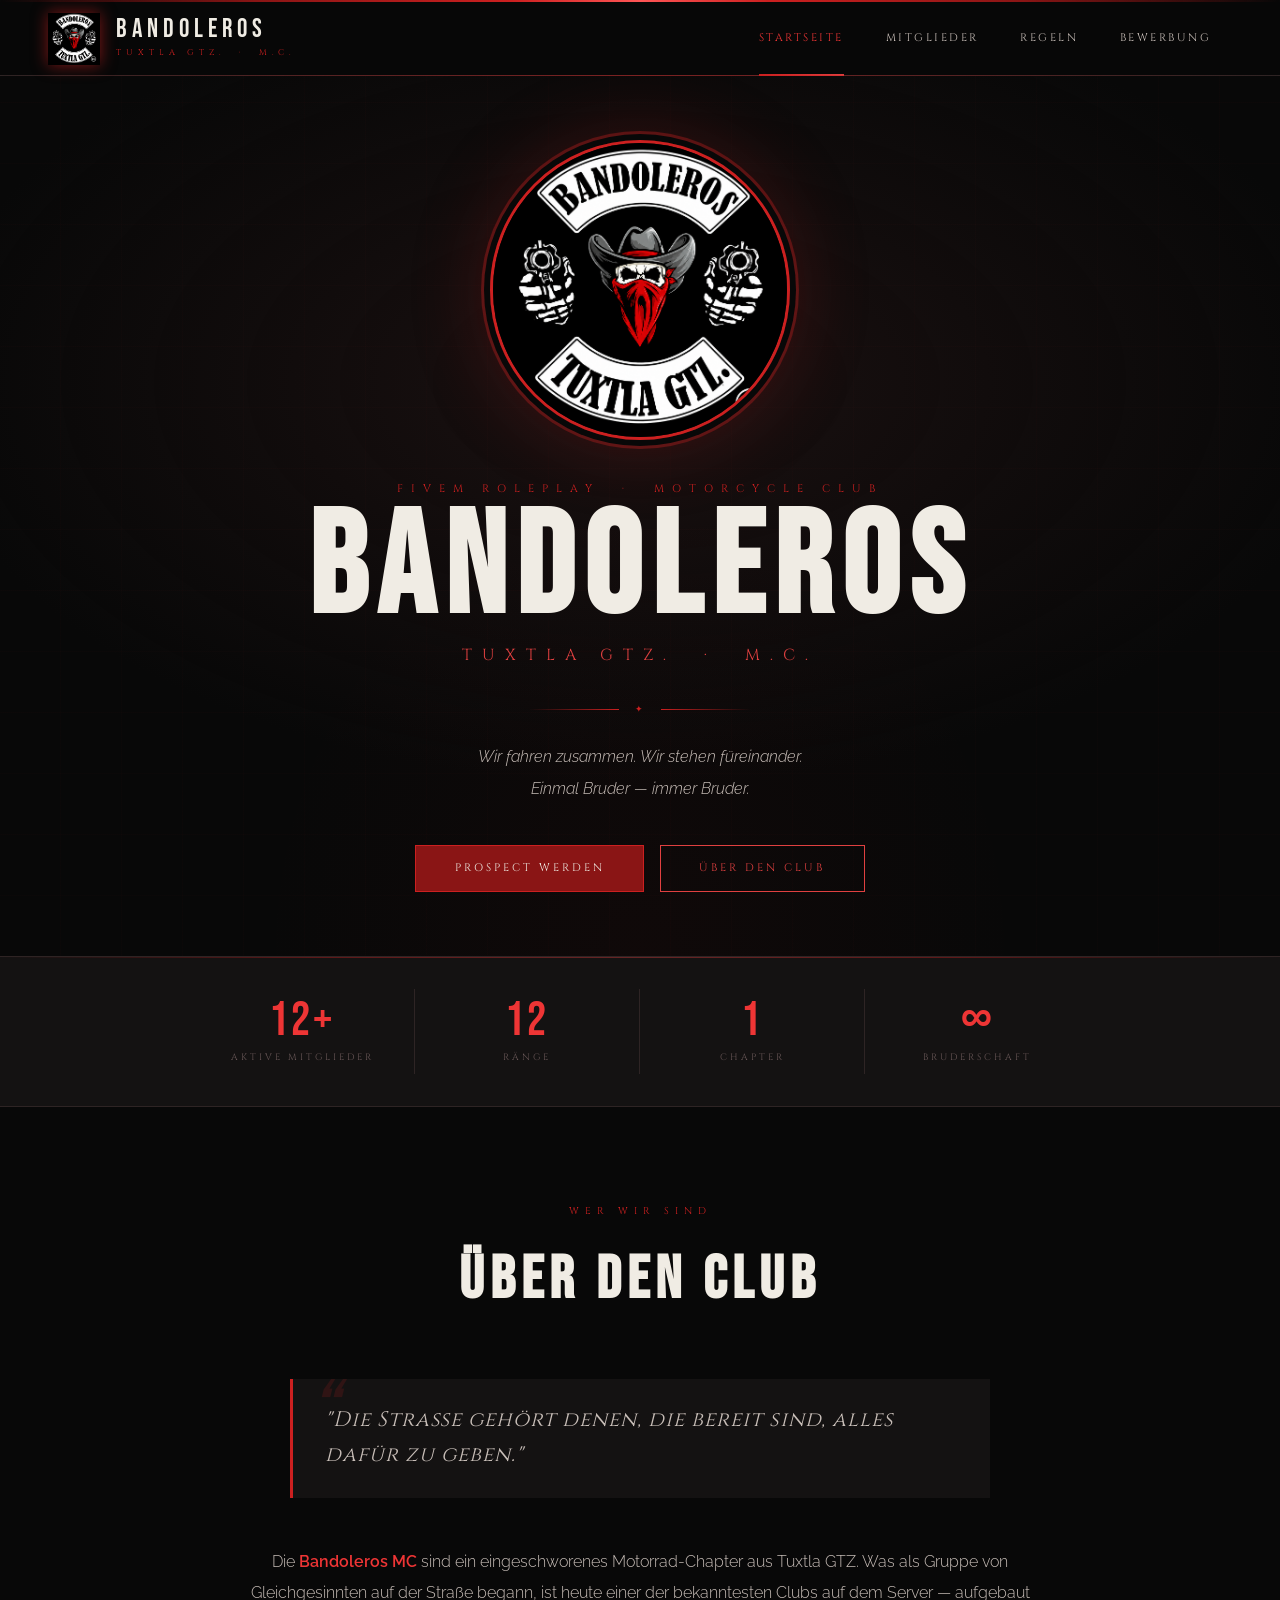
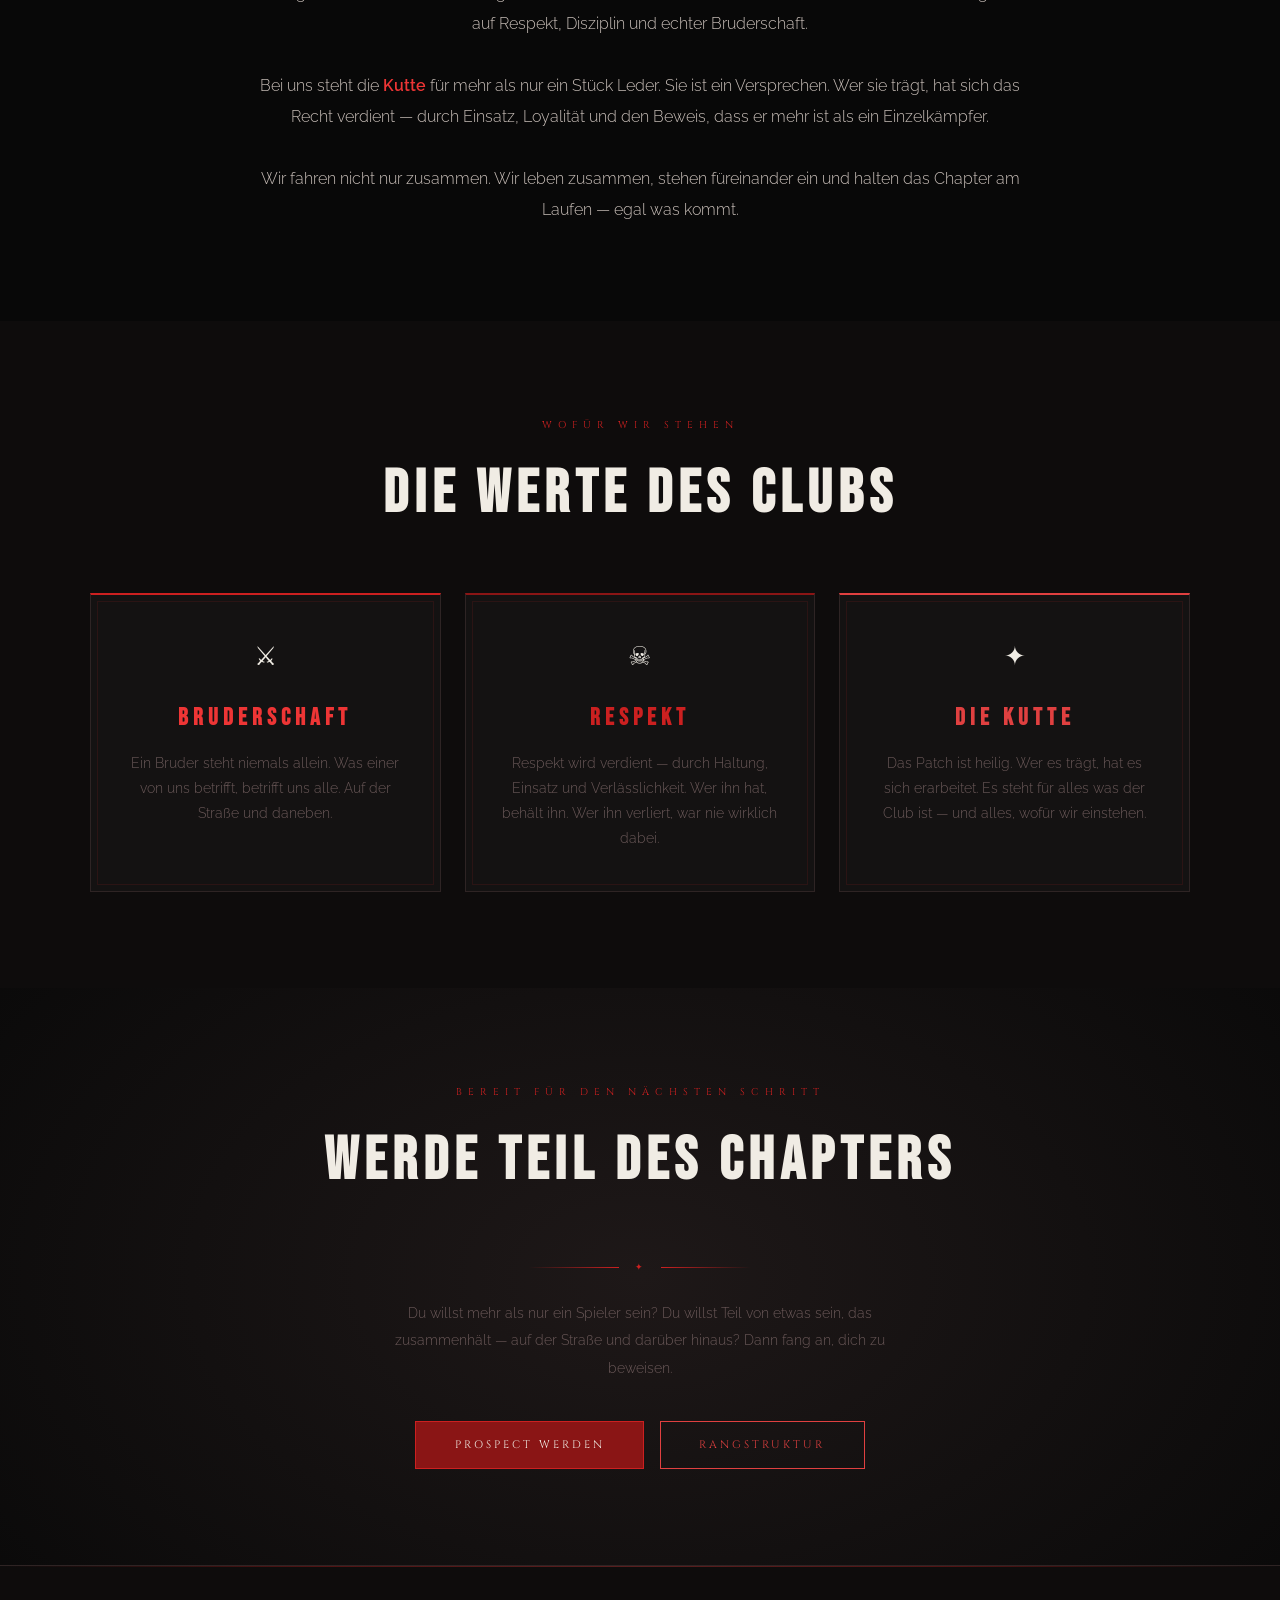
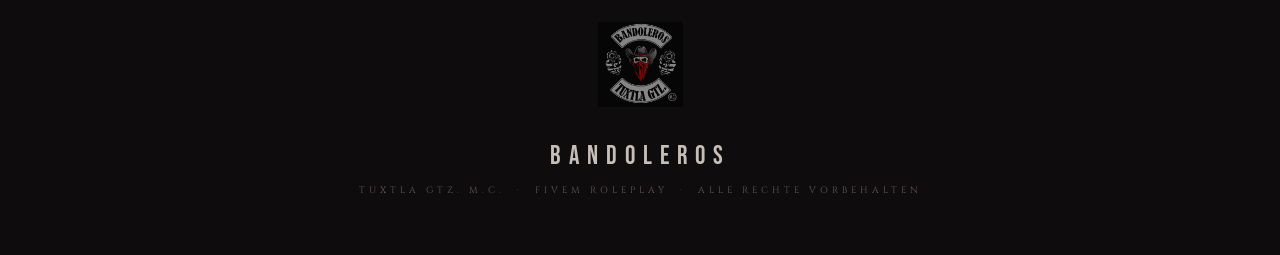
==== index.html @ 76f24959 "Add 12 ranks: Enforcer, Secretario, Veterano, Striker added" ====
<!DOCTYPE html>
<html lang="de">
<head>
  <meta charset="UTF-8">
  <meta name="viewport" content="width=device-width, initial-scale=1.0">
  <title>Bandoleros MC – Tuxtla GTZ.</title>
  <link rel="icon" href="img/logo.png">
  <link rel="stylesheet" href="css/style.css">
</head>
<body>

  <nav class="navbar">
    <a href="index.html" class="nav-brand">
      <img src="img/logo.png" alt="Bandoleros Logo">
      <div>
        <div class="nav-brand-name">Bandoleros</div>
        <span class="nav-brand-sub">Tuxtla GTZ. &nbsp;·&nbsp; M.C.</span>
      </div>
    </a>
    <button class="nav-toggle" id="navToggle" aria-label="Menü">
      <span></span><span></span><span></span>
    </button>
    <ul class="nav-links" id="navLinks">
      <li><a href="index.html" class="active">Startseite</a></li>
      <li><a href="mitglieder.html">Mitglieder</a></li>
      <li><a href="regeln.html">Regeln</a></li>
      <li><a href="bewerbung.html">Bewerbung</a></li>
    </ul>
  </nav>

  <!-- HERO -->
  <section class="hero">
    <div class="hero-bg-lines"></div>
    <div class="hero-inner">
      <div class="hero-patch">
        <img src="img/logo.png" alt="Bandoleros MC">
      </div>
      <p class="hero-chapter">FiveM Roleplay &nbsp;·&nbsp; Motorcycle Club</p>
      <h1 class="hero-title">Bandoleros</h1>
      <p class="hero-sub">Tuxtla GTZ. &nbsp;·&nbsp; M.C.</p>
      <div class="ornament">
        <div class="ol"></div>
        <span class="oi">✦</span>
        <div class="or"></div>
      </div>
      <p class="hero-tagline">
        Wir fahren zusammen. Wir stehen füreinander.<br>
        Einmal Bruder — immer Bruder.
      </p>
      <div class="btn-group">
        <a href="bewerbung.html" class="btn btn-red">Prospect werden</a>
        <a href="#ueber-uns" class="btn btn-outline">Über den Club</a>
      </div>
    </div>
  </section>

  <!-- STATS -->
  <div class="stats-bar">
    <div class="stats-grid">
      <div class="stat-item">
        <div class="stat-number">12+</div>
        <div class="stat-label">Aktive Mitglieder</div>
      </div>
      <div class="stat-item">
        <div class="stat-number">12</div>
        <div class="stat-label">Ränge</div>
      </div>
      <div class="stat-item">
        <div class="stat-number">1</div>
        <div class="stat-label">Chapter</div>
      </div>
      <div class="stat-item">
        <div class="stat-number">∞</div>
        <div class="stat-label">Bruderschaft</div>
      </div>
    </div>
  </div>

  <!-- ÜBER UNS -->
  <section class="section" id="ueber-uns">
    <div class="container">
      <p class="sec-eyebrow">Wer wir sind</p>
      <h2 class="sec-title">Über Den Club</h2>

      <blockquote class="faction-quote">
        "Die Straße gehört denen, die bereit sind, alles dafür zu geben."
      </blockquote>

      <div style="max-width:780px; margin:0 auto; text-align:center; color:var(--text-2); line-height:2; font-size:0.97rem;">
        <p>
          Die <strong style="color:var(--red-b); font-weight:600">Bandoleros MC</strong> sind ein eingeschworenes
          Motorrad-Chapter aus Tuxtla GTZ. Was als Gruppe von Gleichgesinnten auf der Straße begann,
          ist heute einer der bekanntesten Clubs auf dem Server — aufgebaut auf Respekt,
          Disziplin und echter Bruderschaft.
        </p>
        <br>
        <p>
          Bei uns steht die <strong style="color:var(--red-b); font-weight:600">Kutte</strong> für mehr als nur ein Stück Leder.
          Sie ist ein Versprechen. Wer sie trägt, hat sich das Recht verdient — durch Einsatz,
          Loyalität und den Beweis, dass er mehr ist als ein Einzelkämpfer.
        </p>
        <br>
        <p>
          Wir fahren nicht nur zusammen. Wir leben zusammen, stehen füreinander ein
          und halten das Chapter am Laufen — egal was kommt.
        </p>
      </div>
    </div>
  </section>

  <!-- WERTE -->
  <section class="section alt">
    <div class="container">
      <p class="sec-eyebrow">Wofür wir stehen</p>
      <h2 class="sec-title">Die Werte Des Clubs</h2>
      <div class="values-grid">
        <div class="value-card tr">
          <span class="value-icon">⚔</span>
          <h3>Bruderschaft</h3>
          <p>Ein Bruder steht niemals allein. Was einer von uns betrifft, betrifft uns alle. Auf der Straße und daneben.</p>
        </div>
        <div class="value-card trd">
          <span class="value-icon">☠</span>
          <h3>Respekt</h3>
          <p>Respekt wird verdient — durch Haltung, Einsatz und Verlässlichkeit. Wer ihn hat, behält ihn. Wer ihn verliert, war nie wirklich dabei.</p>
        </div>
        <div class="value-card tc">
          <span class="value-icon">✦</span>
          <h3>Die Kutte</h3>
          <p>Das Patch ist heilig. Wer es trägt, hat es sich erarbeitet. Es steht für alles was der Club ist — und alles, wofür wir einstehen.</p>
        </div>
      </div>
    </div>
  </section>

  <!-- CTA -->
  <section class="section" style="text-align:center; background:radial-gradient(ellipse 70% 100% at 50% 50%, var(--bg-3) 0%, var(--bg-0) 100%);">
    <div class="container">
      <p class="sec-eyebrow">Bereit für den nächsten Schritt</p>
      <h2 class="sec-title">Werde Teil Des Chapters</h2>
      <div class="ornament" style="margin-bottom:1.5rem">
        <div class="ol"></div>
        <span class="oi">✦</span>
        <div class="or"></div>
      </div>
      <p style="color:var(--text-m); max-width:500px; margin:0 auto 2.5rem; font-size:0.9rem; line-height:1.9;">
        Du willst mehr als nur ein Spieler sein? Du willst Teil von etwas sein,
        das zusammenhält — auf der Straße und darüber hinaus?
        Dann fang an, dich zu beweisen.
      </p>
      <div class="btn-group">
        <a href="bewerbung.html" class="btn btn-red">Prospect werden</a>
        <a href="mitglieder.html" class="btn btn-outline">Rangstruktur</a>
      </div>
    </div>
  </section>

  <footer>
    <div class="footer-logo"><img src="img/logo.png" alt="Bandoleros"></div>
    <p class="footer-name">Bandoleros</p>
    <p class="footer-sub">Tuxtla GTZ. M.C. &nbsp;·&nbsp; FiveM Roleplay &nbsp;·&nbsp; Alle Rechte vorbehalten</p>
  </footer>

  <script>
    const t = document.getElementById('navToggle');
    const l = document.getElementById('navLinks');
    t.addEventListener('click', () => l.classList.toggle('open'));
    l.querySelectorAll('a').forEach(a => a.addEventListener('click', () => l.classList.remove('open')));
  </script>
</body>
</html>
---- css/style.css ----
@import url('https://fonts.googleapis.com/css2?family=Bebas+Neue&family=Cinzel:wght@400;600;700;900&family=Cinzel+Decorative:wght@700&family=Raleway:ital,wght@0,300;0,400;0,600;1,300&display=swap');

:root {
  --bg-0: #080808;
  --bg-1: #0e0c0c;
  --bg-2: #141212;
  --bg-3: #1e1818;
  --bg-4: #261e1e;
  --red:    #cc2020;
  --red-b:  #ee3535;
  --red-dk: #8a1515;
  --red-d:  rgba(204,32,32,0.12);
  --chrome:   #e04040;
  --chrome-b: #ff5555;
  --text:   #f0ece4;
  --text-2: #c8beb8;
  --text-m: #6a5858;
  --border:   #1c1616;
  --border-m: #2e2424;
  --border-b: #443232;
}

*, *::before, *::after { margin: 0; padding: 0; box-sizing: border-box; }
html { scroll-behavior: smooth; }

body {
  background: var(--bg-0);
  color: var(--text);
  font-family: 'Raleway', sans-serif;
  font-weight: 300;
  line-height: 1.7;
}

body::before {
  content: '';
  position: fixed;
  top: 0; left: 0; right: 0;
  height: 2px;
  background: linear-gradient(90deg, transparent 0%, var(--red-dk) 20%, var(--red) 40%, var(--chrome-b) 50%, var(--red) 60%, var(--red-dk) 80%, transparent 100%);
  z-index: 9999;
}

/* ─── NAVBAR ─────────────────────────────────────── */
.navbar {
  position: fixed;
  top: 2px; left: 0; right: 0;
  height: 74px;
  background: rgba(8,8,8,0.97);
  border-bottom: 1px solid var(--border-m);
  backdrop-filter: blur(16px);
  z-index: 1000;
  display: flex;
  align-items: center;
  padding: 0 3rem;
}

.navbar::after {
  content: '';
  position: absolute;
  bottom: -1px; left: 0; right: 0;
  height: 1px;
  background: linear-gradient(90deg, transparent, var(--red), transparent);
  opacity: 0.5;
}

.nav-brand {
  display: flex;
  align-items: center;
  gap: 1rem;
  text-decoration: none;
  flex-shrink: 0;
}

.nav-brand img {
  height: 52px;
  width: 52px;
  object-fit: contain;
  filter: drop-shadow(0 0 8px rgba(204,32,32,0.6));
}

.nav-brand-name {
  font-family: 'Bebas Neue', sans-serif;
  font-size: 1.6rem;
  letter-spacing: 5px;
  color: var(--text);
  line-height: 1;
}

.nav-brand-sub {
  display: block;
  font-family: 'Cinzel', serif;
  font-size: 0.52rem;
  letter-spacing: 5px;
  color: var(--red);
  text-transform: uppercase;
  margin-top: 3px;
}

.nav-links {
  display: flex;
  list-style: none;
  margin-left: auto;
}

.nav-links a {
  display: flex;
  align-items: center;
  height: 74px;
  padding: 0 1.3rem;
  color: var(--text-2);
  text-decoration: none;
  font-family: 'Cinzel', serif;
  font-size: 0.68rem;
  letter-spacing: 2.5px;
  text-transform: uppercase;
  transition: color 0.25s;
  position: relative;
}

.nav-links a::after {
  content: '';
  position: absolute;
  bottom: 0; left: 1.3rem; right: 1.3rem;
  height: 2px;
  background: linear-gradient(90deg, var(--red), var(--chrome));
  transform: scaleX(0);
  transition: transform 0.25s;
}

.nav-links a:hover,
.nav-links a.active { color: var(--red-b); }

.nav-links a:hover::after,
.nav-links a.active::after { transform: scaleX(1); }

.nav-toggle {
  display: none;
  flex-direction: column;
  gap: 5px;
  cursor: pointer;
  margin-left: auto;
  background: none;
  border: none;
  padding: 4px;
}
.nav-toggle span { display: block; width: 26px; height: 2px; background: var(--text); }

/* ─── HERO ───────────────────────────────────────── */
.hero {
  min-height: 100vh;
  padding-top: 76px;
  display: flex;
  align-items: center;
  justify-content: center;
  text-align: center;
  position: relative;
  overflow: hidden;
  background: var(--bg-0);
}

.hero::before {
  content: '';
  position: absolute;
  inset: 0;
  background:
    radial-gradient(ellipse 80% 60% at 50% 40%, rgba(26,16,16,0.97) 0%, rgba(8,8,8,0) 70%),
    radial-gradient(ellipse 50% 80% at 50% 100%, rgba(204,32,32,0.04) 0%, transparent 60%);
  pointer-events: none;
}

.hero-bg-lines {
  position: absolute;
  inset: 0;
  background-image:
    repeating-linear-gradient(0deg, transparent, transparent 60px, rgba(204,32,32,0.015) 60px, rgba(204,32,32,0.015) 61px),
    repeating-linear-gradient(90deg, transparent, transparent 60px, rgba(204,32,32,0.015) 60px, rgba(204,32,32,0.015) 61px);
  pointer-events: none;
}

.hero-inner {
  position: relative;
  z-index: 1;
  padding: 4rem 2rem;
}

.hero-patch {
  width: 300px;
  height: 300px;
  border-radius: 50%;
  border: 3px solid var(--red);
  box-shadow:
    0 0 0 6px #080808,
    0 0 0 9px rgba(204,32,32,0.35),
    0 0 80px rgba(204,32,32,0.25);
  display: flex;
  align-items: center;
  justify-content: center;
  margin: 0 auto 2.5rem;
  overflow: hidden;
  animation: patchPulse 5s ease-in-out infinite alternate;
}

@keyframes patchPulse {
  from { box-shadow: 0 0 0 6px #080808, 0 0 0 9px rgba(204,32,32,0.22), 0 0 50px rgba(204,32,32,0.14); }
  to   { box-shadow: 0 0 0 6px #080808, 0 0 0 9px rgba(204,32,32,0.45), 0 0 110px rgba(204,32,32,0.32); }
}

.hero-patch img {
  width: 100%;
  height: 100%;
  object-fit: cover;
  animation: logoFloat 7s ease-in-out infinite;
}

@keyframes logoFloat {
  0%, 100% { transform: translateY(0); }
  50%       { transform: translateY(-8px); }
}

.hero-chapter {
  font-family: 'Cinzel', serif;
  font-size: 0.68rem;
  letter-spacing: 8px;
  color: var(--red);
  text-transform: uppercase;
  margin-bottom: 0.4rem;
}

.hero-title {
  font-family: 'Bebas Neue', sans-serif;
  font-size: clamp(4.5rem, 13vw, 9rem);
  letter-spacing: 10px;
  color: var(--text);
  line-height: 0.9;
  margin-bottom: 0.5rem;
}

.hero-sub {
  font-family: 'Cinzel', serif;
  font-size: clamp(0.75rem, 2vw, 1rem);
  letter-spacing: 10px;
  color: var(--chrome);
  text-transform: uppercase;
  margin-bottom: 2rem;
}

.ornament {
  display: flex;
  align-items: center;
  gap: 1rem;
  justify-content: center;
  margin: 1.5rem 0;
}
.ol { width: 90px; height: 1px; background: linear-gradient(to right, transparent, var(--red)); }
.or { width: 90px; height: 1px; background: linear-gradient(to left,  transparent, var(--red)); }
.oi { color: var(--red); font-size: 0.55rem; font-family: 'Cinzel',serif; letter-spacing: 2px; }

.hero-tagline {
  font-size: 1rem;
  color: var(--text-2);
  max-width: 520px;
  margin: 0 auto 2.5rem;
  line-height: 2;
  font-style: italic;
}

/* ─── BUTTONS ────────────────────────────────────── */
.btn-group { display: flex; gap: 1rem; justify-content: center; flex-wrap: wrap; }

.btn {
  padding: 0.85rem 2.4rem;
  font-family: 'Cinzel', serif;
  font-size: 0.68rem;
  letter-spacing: 3px;
  text-transform: uppercase;
  text-decoration: none;
  border: 1px solid;
  cursor: pointer;
  transition: all 0.25s;
  display: inline-block;
}

.btn-red  { border-color: var(--red); color: var(--text); background: var(--red-dk); }
.btn-red:hover { background: var(--red); border-color: var(--red-b); }

.btn-outline { border-color: var(--chrome); color: var(--chrome); background: transparent; }
.btn-outline:hover { background: var(--chrome); color: var(--bg-0); }

/* ─── STATS BAR ──────────────────────────────────── */
.stats-bar {
  background: var(--bg-2);
  border-top: 1px solid var(--border-m);
  border-bottom: 1px solid var(--border-m);
  padding: 2rem;
  position: relative;
}

.stats-bar::before {
  content: '';
  position: absolute;
  top: 0; left: 0; right: 0;
  height: 1px;
  background: linear-gradient(90deg, transparent, var(--red), var(--chrome), var(--red), transparent);
  opacity: 0.4;
}

.stats-grid {
  max-width: 900px;
  margin: 0 auto;
  display: grid;
  grid-template-columns: repeat(4, 1fr);
  text-align: center;
}

.stat-item { padding: 0.5rem 1rem; border-right: 1px solid var(--border-m); }
.stat-item:last-child { border-right: none; }

.stat-number {
  font-family: 'Bebas Neue', sans-serif;
  font-size: 3rem;
  color: var(--red-b);
  letter-spacing: 3px;
  line-height: 1;
}

.stat-label {
  font-family: 'Cinzel', serif;
  font-size: 0.58rem;
  letter-spacing: 3px;
  color: var(--text-m);
  text-transform: uppercase;
  margin-top: 0.3rem;
}

/* ─── PAGE HERO ──────────────────────────────────── */
.page-hero {
  padding: 8rem 2rem 4.5rem;
  text-align: center;
  background: linear-gradient(160deg, var(--bg-3) 0%, var(--bg-0) 100%);
  border-bottom: 1px solid var(--border-m);
  position: relative;
}

.page-hero::after {
  content: '';
  position: absolute;
  bottom: -1px; left: 0; right: 0;
  height: 1px;
  background: linear-gradient(90deg, transparent, var(--red), transparent);
  opacity: 0.5;
}

.page-hero h1 {
  font-family: 'Bebas Neue', sans-serif;
  font-size: clamp(3rem, 8vw, 5.5rem);
  letter-spacing: 8px;
  color: var(--text);
  line-height: 1;
  margin-bottom: 0.6rem;
}

.page-hero p {
  font-family: 'Cinzel', serif;
  font-size: 0.68rem;
  letter-spacing: 6px;
  color: var(--red);
  text-transform: uppercase;
}

/* ─── SECTIONS ───────────────────────────────────── */
.section { padding: 6rem 2rem; }
.section.alt { background: var(--bg-1); }

.container { max-width: 1100px; margin: 0 auto; }

.sec-eyebrow {
  text-align: center;
  font-family: 'Cinzel', serif;
  font-size: 0.62rem;
  letter-spacing: 6px;
  color: var(--red);
  text-transform: uppercase;
  margin-bottom: 0.5rem;
}

.sec-title {
  font-family: 'Bebas Neue', sans-serif;
  font-size: clamp(2.2rem, 5vw, 3.8rem);
  letter-spacing: 6px;
  color: var(--text);
  text-align: center;
  margin-bottom: 3rem;
}

/* ─── FACTION QUOTE ──────────────────────────────── */
.faction-quote {
  border-left: 3px solid var(--red);
  padding: 1.5rem 2rem;
  background: var(--bg-2);
  margin: 0 auto 3rem;
  max-width: 700px;
  font-family: 'Cinzel', serif;
  font-size: clamp(1rem, 2.5vw, 1.3rem);
  color: var(--text-2);
  font-style: italic;
  letter-spacing: 1px;
  line-height: 1.7;
  position: relative;
}

.faction-quote::before {
  content: '\201C';
  font-family: 'Bebas Neue', sans-serif;
  font-size: 5rem;
  color: var(--red);
  opacity: 0.15;
  position: absolute;
  top: -0.5rem;
  left: 1rem;
  line-height: 1;
}

/* ─── VALUE CARDS ────────────────────────────────── */
.values-grid {
  display: grid;
  grid-template-columns: repeat(auto-fit, minmax(280px, 1fr));
  gap: 1.5rem;
}

.value-card {
  background: var(--bg-2);
  padding: 2.5rem 2rem;
  text-align: center;
  position: relative;
  border: 1px solid var(--border-m);
  transition: transform 0.3s;
}

.value-card::after {
  content: '';
  position: absolute;
  inset: 6px;
  border: 1px solid var(--red-d);
  pointer-events: none;
  transition: border-color 0.3s;
}

.value-card:hover { transform: translateY(-5px); }
.value-card:hover::after { border-color: rgba(204,32,32,0.22); }

.value-card.tr  { border-top: 2px solid var(--red); }
.value-card.trd { border-top: 2px solid var(--red-dk); }
.value-card.tc  { border-top: 2px solid var(--chrome); }

.value-icon { font-size: 1.6rem; margin-bottom: 1.2rem; display: block; }

.value-card h3 {
  font-family: 'Bebas Neue', sans-serif;
  font-size: 1.5rem;
  letter-spacing: 5px;
  margin-bottom: 0.75rem;
}

.value-card.tr h3  { color: var(--red-b); }
.value-card.trd h3 { color: var(--red); }
.value-card.tc h3  { color: var(--chrome); }

.value-card p { color: var(--text-m); font-size: 0.87rem; line-height: 1.8; }

/* ─── RANK CARDS ─────────────────────────────────── */
.ranks-grid {
  display: grid;
  grid-template-columns: repeat(auto-fill, minmax(310px, 1fr));
  gap: 1.5rem;
}

.rank-card {
  background: var(--bg-2);
  border: 1px solid var(--border-m);
  padding: 2rem;
  position: relative;
  transition: transform 0.3s;
}

.rank-card::after {
  content: '';
  position: absolute;
  inset: 6px;
  border: 1px solid var(--red-d);
  pointer-events: none;
  transition: border-color 0.3s;
}

.rank-card:hover { transform: translateY(-4px); }
.rank-card:hover::after { border-color: rgba(204,32,32,0.2); }

.rank-card.tr  { border-top: 2px solid var(--red-b); }
.rank-card.trd { border-top: 2px solid var(--red-dk); }
.rank-card.tc  { border-top: 2px solid var(--chrome); }

.rank-num {
  position: absolute;
  top: 1.2rem; right: 1.8rem;
  font-family: 'Bebas Neue', sans-serif;
  font-size: 3.5rem;
  color: rgba(204,32,32,0.05);
  line-height: 1;
  pointer-events: none;
}

.rank-badge {
  display: inline-block;
  font-family: 'Cinzel', serif;
  font-size: 0.55rem;
  letter-spacing: 3px;
  padding: 0.18rem 0.65rem;
  border: 1px solid currentColor;
  text-transform: uppercase;
  margin-bottom: 0.8rem;
}

.badge-r  { color: var(--red-b); }
.badge-rd { color: var(--red); }
.badge-c  { color: var(--chrome); }

.rank-name {
  font-family: 'Bebas Neue', sans-serif;
  font-size: 1.7rem;
  letter-spacing: 4px;
  color: var(--text);
  margin-bottom: 0.2rem;
}

.rank-sub {
  font-family: 'Cinzel', serif;
  font-size: 0.6rem;
  letter-spacing: 4px;
  color: var(--text-m);
  text-transform: uppercase;
  margin-bottom: 1rem;
}

.rank-desc { font-size: 0.84rem; color: var(--text-m); line-height: 1.8; }

/* ─── RULE BLOCKS ────────────────────────────────── */
.rules-grid {
  display: grid;
  grid-template-columns: repeat(auto-fit, minmax(400px, 1fr));
  gap: 1.5rem;
}

.rule-block {
  background: var(--bg-2);
  border: 1px solid var(--border-m);
  border-top: 2px solid var(--red);
  padding: 2rem;
  position: relative;
}

.rule-block::after {
  content: '';
  position: absolute;
  inset: 6px;
  border: 1px solid var(--red-d);
  pointer-events: none;
}

.rule-block.dim { border-top-color: var(--red-dk); }

.rule-block-title {
  font-family: 'Bebas Neue', sans-serif;
  font-size: 1.15rem;
  letter-spacing: 5px;
  color: var(--red-b);
  margin-bottom: 1.5rem;
  padding-bottom: 0.75rem;
  border-bottom: 1px solid var(--border-m);
}

.rule-block.dim .rule-block-title { color: var(--red); }

.rule-list { list-style: none; display: flex; flex-direction: column; gap: 0.8rem; }

.rule-list li {
  display: flex;
  gap: 0.9rem;
  align-items: flex-start;
  font-size: 0.84rem;
  color: var(--text-2);
  line-height: 1.65;
}

.rule-list li::before {
  content: '//';
  color: var(--red);
  font-family: 'Cinzel', serif;
  font-size: 0.65rem;
  flex-shrink: 0;
  margin-top: 0.25rem;
  opacity: 0.6;
}

/* ─── CONSEQUENCE CARDS ──────────────────────────── */
.konseq-grid {
  display: grid;
  grid-template-columns: repeat(auto-fit, minmax(260px, 1fr));
  gap: 1.5rem;
}

.konseq-card {
  background: var(--bg-2);
  border: 1px solid var(--border-m);
  padding: 1.75rem;
  position: relative;
}

.konseq-card::after {
  content: '';
  position: absolute;
  inset: 5px;
  border: 1px solid var(--red-d);
  pointer-events: none;
}

.konseq-card h3 {
  font-family: 'Bebas Neue', sans-serif;
  font-size: 1.2rem;
  letter-spacing: 4px;
  margin-bottom: 0.75rem;
}

.konseq-card p { font-size: 0.83rem; color: var(--text-m); line-height: 1.75; }

/* ─── APPLY PAGE ─────────────────────────────────── */
.apply-grid {
  display: grid;
  grid-template-columns: 1fr 1.25fr;
  gap: 3rem;
  align-items: start;
}

.apply-block-title {
  font-family: 'Bebas Neue', sans-serif;
  font-size: 1.1rem;
  letter-spacing: 5px;
  color: var(--red-b);
  margin-bottom: 1.5rem;
  padding-bottom: 0.75rem;
  border-bottom: 1px solid var(--border-m);
}

.req-list { list-style: none; display: flex; flex-direction: column; gap: 0.9rem; margin-bottom: 2rem; }

.req-list li {
  display: flex;
  align-items: flex-start;
  gap: 0.9rem;
  font-size: 0.85rem;
  color: var(--text-2);
  line-height: 1.6;
}

.req-dot {
  width: 18px; height: 18px;
  border: 1px solid var(--red);
  display: flex; align-items: center; justify-content: center;
  flex-shrink: 0;
  color: var(--red);
  font-size: 0.55rem;
  margin-top: 0.15rem;
}

.apply-note {
  background: var(--bg-3);
  border-left: 2px solid var(--red);
  padding: 1rem 1.25rem;
  font-size: 0.82rem;
  color: var(--text-m);
  line-height: 1.75;
  margin-bottom: 2rem;
}

.step-list { list-style: none; display: flex; flex-direction: column; gap: 1rem; }
.step-list li { display: flex; gap: 1rem; align-items: flex-start; }

.step-num {
  width: 28px; height: 28px;
  border: 1px solid var(--red);
  display: flex; align-items: center; justify-content: center;
  flex-shrink: 0;
  font-family: 'Cinzel', serif;
  font-size: 0.7rem;
  color: var(--red);
}

.step-text h4 {
  font-family: 'Cinzel', serif;
  font-size: 0.76rem;
  letter-spacing: 1px;
  color: var(--text-2);
  margin-bottom: 0.1rem;
}
.step-text p { font-size: 0.78rem; color: var(--text-m); }

.form-box {
  background: var(--bg-2);
  border: 1px solid var(--border-m);
  border-top: 2px solid var(--red);
  padding: 2.5rem;
  position: relative;
}

.form-box::after {
  content: '';
  position: absolute;
  inset: 6px;
  border: 1px solid var(--red-d);
  pointer-events: none;
}

.form-box-title {
  font-family: 'Bebas Neue', sans-serif;
  font-size: 1.4rem;
  letter-spacing: 5px;
  color: var(--text);
  margin-bottom: 2rem;
  padding-bottom: 0.75rem;
  border-bottom: 1px solid var(--border-m);
}

.form-group { margin-bottom: 1.2rem; position: relative; z-index: 1; }

.form-group label {
  display: block;
  font-family: 'Cinzel', serif;
  font-size: 0.58rem;
  letter-spacing: 2.5px;
  color: var(--text-m);
  text-transform: uppercase;
  margin-bottom: 0.35rem;
}

.form-group input,
.form-group textarea,
.form-group select {
  width: 100%;
  background: var(--bg-3);
  border: 1px solid var(--border-m);
  color: var(--text);
  padding: 0.65rem 0.85rem;
  font-family: 'Raleway', sans-serif;
  font-size: 0.88rem;
  outline: none;
  transition: border-color 0.25s;
  appearance: none;
}

.form-group input:focus,
.form-group textarea:focus,
.form-group select:focus { border-color: var(--red); }

.form-group textarea { min-height: 100px; resize: vertical; }
.form-group select option { background: var(--bg-3); }
.form-row { display: grid; grid-template-columns: 1fr 1fr; gap: 1rem; }

/* ─── FOOTER ─────────────────────────────────────── */
footer {
  background: var(--bg-1);
  border-top: 1px solid var(--border-m);
  padding: 3.5rem 2rem;
  text-align: center;
  position: relative;
}

footer::before {
  content: '';
  position: absolute;
  top: 0; left: 0; right: 0;
  height: 1px;
  background: linear-gradient(90deg, transparent, var(--red), var(--chrome), var(--red), transparent);
  opacity: 0.35;
}

.footer-logo img { height: 85px; opacity: 0.5; margin-bottom: 1.25rem; }

.footer-name {
  font-family: 'Bebas Neue', sans-serif;
  font-size: 1.6rem;
  letter-spacing: 8px;
  color: var(--text-2);
  margin-bottom: 0.3rem;
}

.footer-sub {
  font-family: 'Cinzel', serif;
  font-size: 0.58rem;
  letter-spacing: 4px;
  color: var(--text-m);
  text-transform: uppercase;
}

/* ─── RESPONSIVE ─────────────────────────────────── */
@media (max-width: 768px) {
  .navbar { padding: 0 1.5rem; }

  .nav-links {
    display: none;
    position: fixed;
    top: 76px; left: 0; right: 0;
    background: rgba(8,8,8,0.98);
    border-bottom: 1px solid var(--border-m);
    flex-direction: column;
    padding: 0.5rem 0;
    z-index: 999;
  }
  .nav-links.open { display: flex; }
  .nav-links a { height: 52px; justify-content: center; }
  .nav-toggle { display: flex; }

  .stats-grid { grid-template-columns: 1fr 1fr; }
  .stat-item  { border-right: none; border-bottom: 1px solid var(--border-m); padding: 1rem; }
  .stat-item:last-child { border-bottom: none; }

  .apply-grid { grid-template-columns: 1fr; }
  .rules-grid { grid-template-columns: 1fr; }
  .form-row   { grid-template-columns: 1fr; }

  .section   { padding: 4rem 1.5rem; }
  .page-hero { padding: 6rem 1.5rem 3rem; }

  .hero-patch { width: 230px; height: 230px; }
}

@media (max-width: 480px) {
  .ranks-grid  { grid-template-columns: 1fr; }
  .values-grid { grid-template-columns: 1fr; }
  .konseq-grid { grid-template-columns: 1fr; }
}
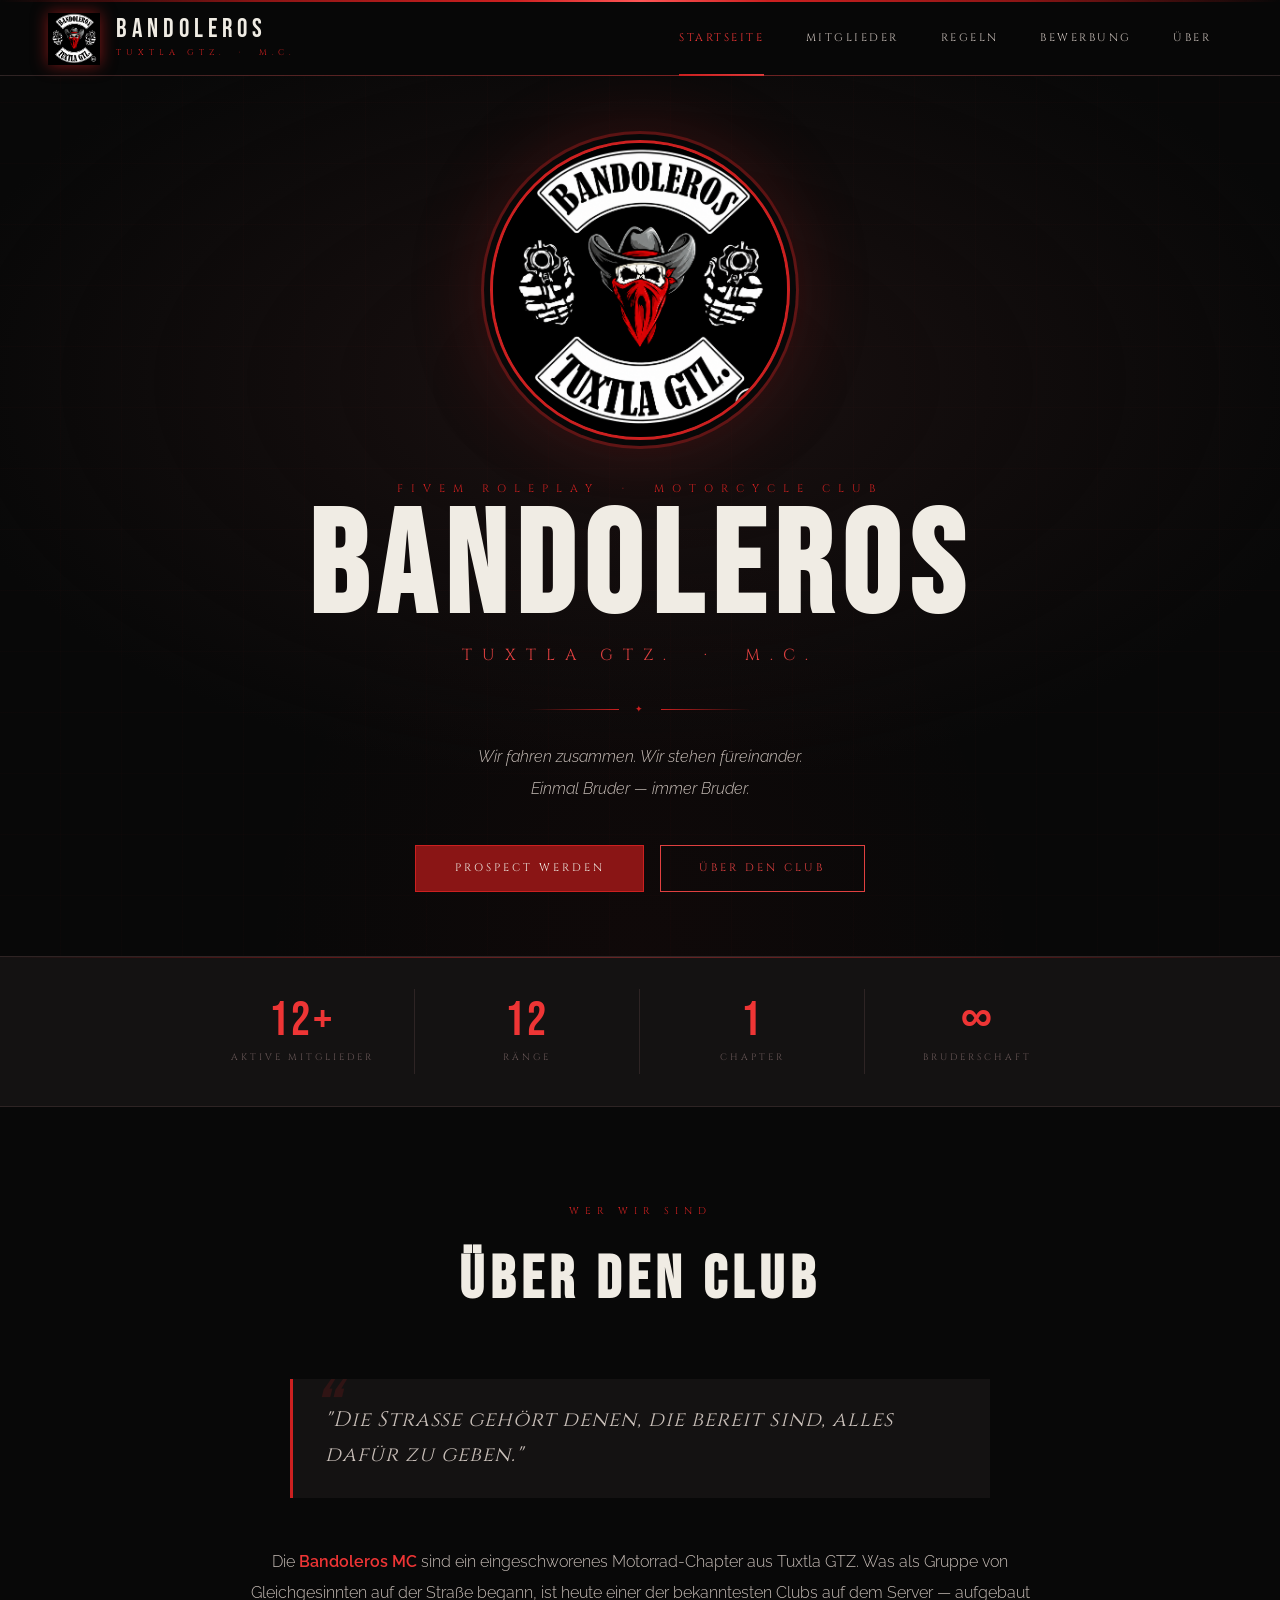
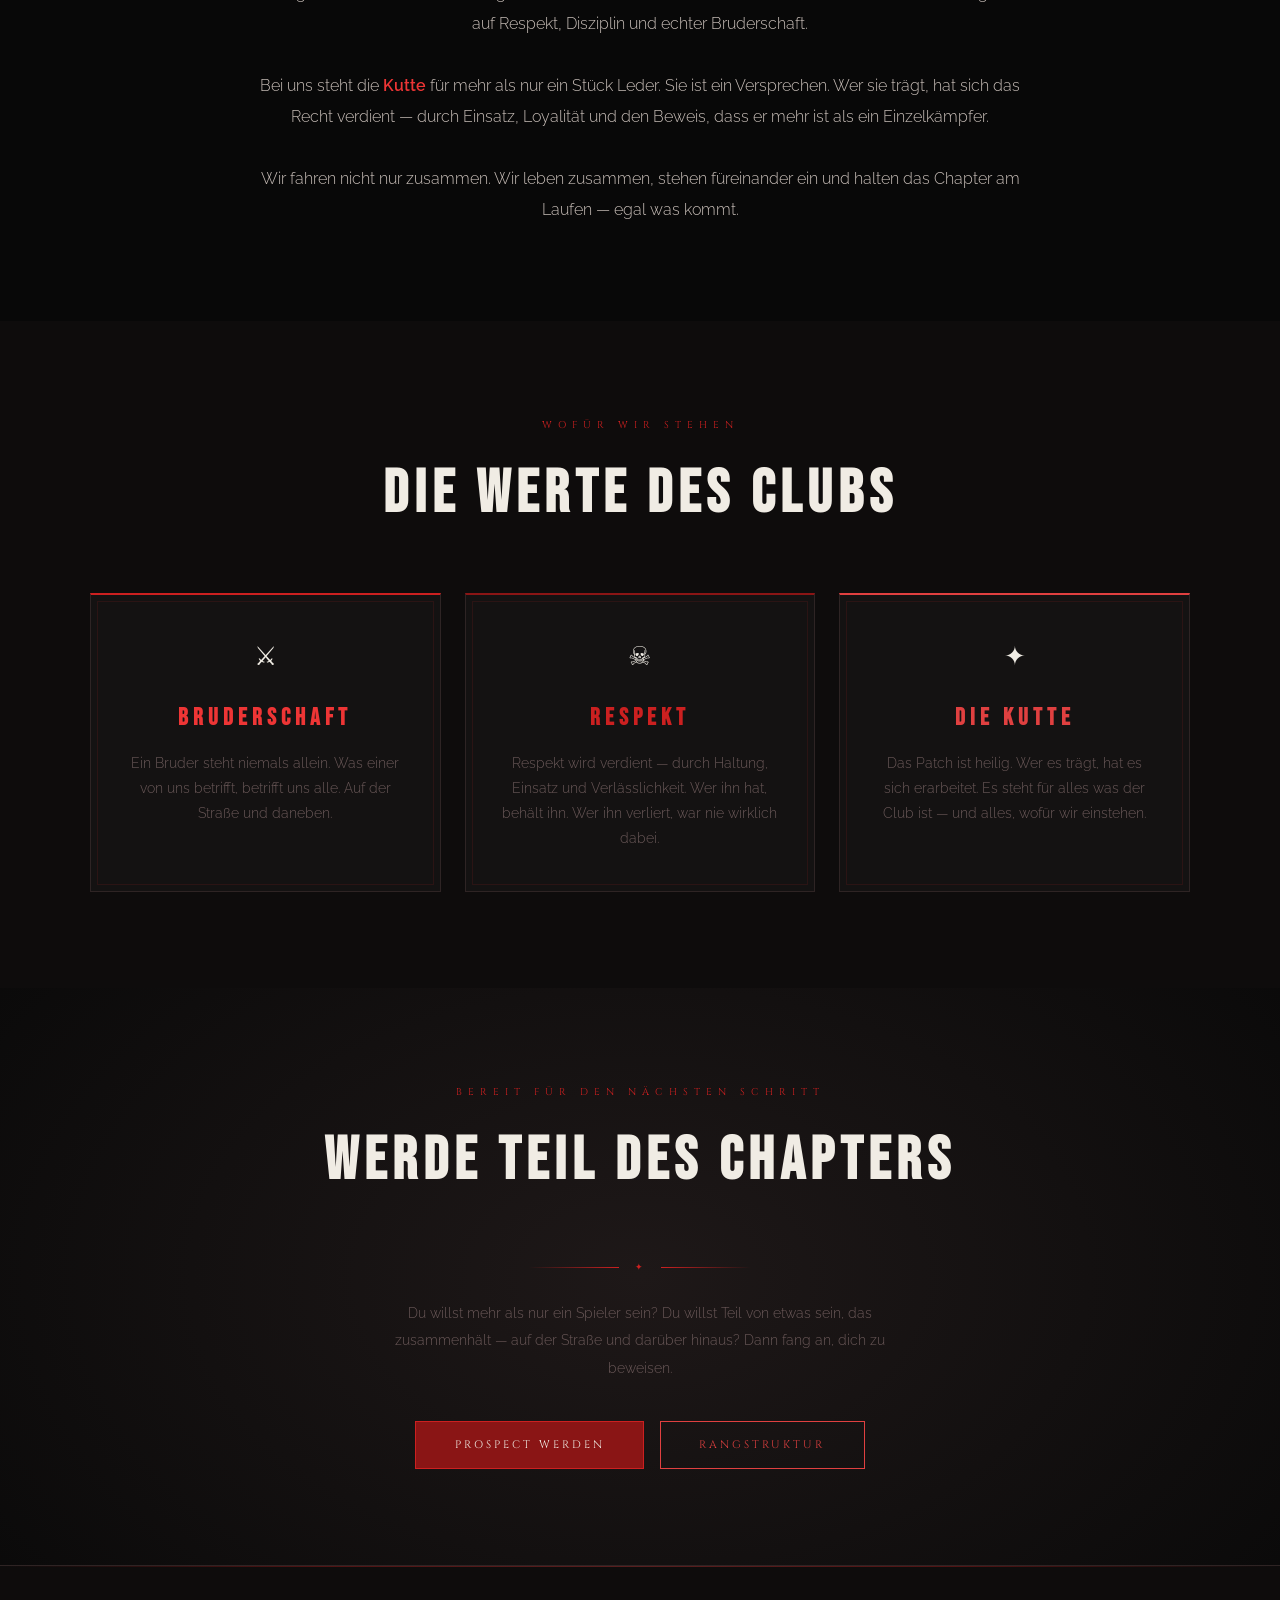
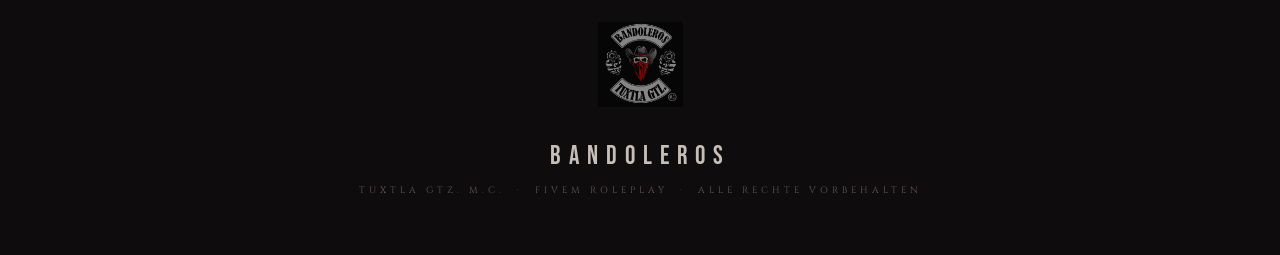
==== commit 15b4bf07: "Add Ueber page with member cards and blue developer card for Nils" ====
--- a/index.html
+++ b/index.html
@@ -25,6 +25,7 @@
       <li><a href="mitglieder.html">Mitglieder</a></li>
       <li><a href="regeln.html">Regeln</a></li>
       <li><a href="bewerbung.html">Bewerbung</a></li>
+      <li><a href="ueber.html">Über</a></li>
     </ul>
   </nav>
 
--- a/css/style.css
+++ b/css/style.css
@@ -500,12 +500,13 @@
 
 .rank-num {
   position: absolute;
-  top: 1.2rem; right: 1.8rem;
-  font-family: 'Bebas Neue', sans-serif;
-  font-size: 3.5rem;
-  color: rgba(204,32,32,0.05);
+  top: 1rem; right: 1.5rem;
+  font-family: 'Bebas Neue', sans-serif;
+  font-size: 4rem;
+  color: rgba(204,32,32,0.22);
   line-height: 1;
   pointer-events: none;
+  letter-spacing: 2px;
 }
 
 .rank-badge {
@@ -541,6 +542,90 @@
 }
 
 .rank-desc { font-size: 0.84rem; color: var(--text-m); line-height: 1.8; }
+
+.rank-members {
+  margin-top: 1.2rem;
+  padding-top: 1rem;
+  border-top: 1px solid var(--border-m);
+}
+
+.rank-members-label {
+  font-family: 'Cinzel', serif;
+  font-size: 0.55rem;
+  letter-spacing: 3px;
+  color: var(--text-m);
+  text-transform: uppercase;
+  margin-bottom: 0.6rem;
+}
+
+.rank-member-list {
+  list-style: none;
+  display: flex;
+  flex-direction: column;
+  gap: 0.4rem;
+}
+
+.rank-member-list li {
+  display: flex;
+  align-items: center;
+  gap: 0.6rem;
+  font-family: 'Cinzel', serif;
+  font-size: 0.78rem;
+  letter-spacing: 1px;
+  color: var(--text-2);
+}
+
+.rank-member-list li::before {
+  content: '';
+  width: 5px;
+  height: 5px;
+  border-radius: 50%;
+  background: var(--red);
+  flex-shrink: 0;
+}
+
+/* Discord member cards */
+.rank-member-list li.dc-member {
+  align-items: center;
+  gap: 0.75rem;
+  padding: 0.4rem 0;
+}
+
+.rank-member-list li.dc-member::before { display: none; }
+
+.dc-avatar {
+  width: 42px;
+  height: 42px;
+  border-radius: 50%;
+  border: 2px solid var(--border-b);
+  object-fit: cover;
+  background: var(--bg-3);
+  flex-shrink: 0;
+  transition: border-color 0.3s;
+}
+
+.dc-member:hover .dc-avatar { border-color: var(--red); }
+
+.dc-info {
+  display: flex;
+  flex-direction: column;
+  gap: 0.15rem;
+  min-width: 0;
+}
+
+.dc-ingame {
+  font-family: 'Cinzel', serif;
+  font-size: 0.78rem;
+  letter-spacing: 1px;
+  color: var(--text-2);
+  line-height: 1.2;
+}
+
+.dc-tag {
+  font-size: 0.65rem;
+  color: var(--text-m);
+  letter-spacing: 0.5px;
+}
 
 /* ─── RULE BLOCKS ────────────────────────────────── */
 .rules-grid {
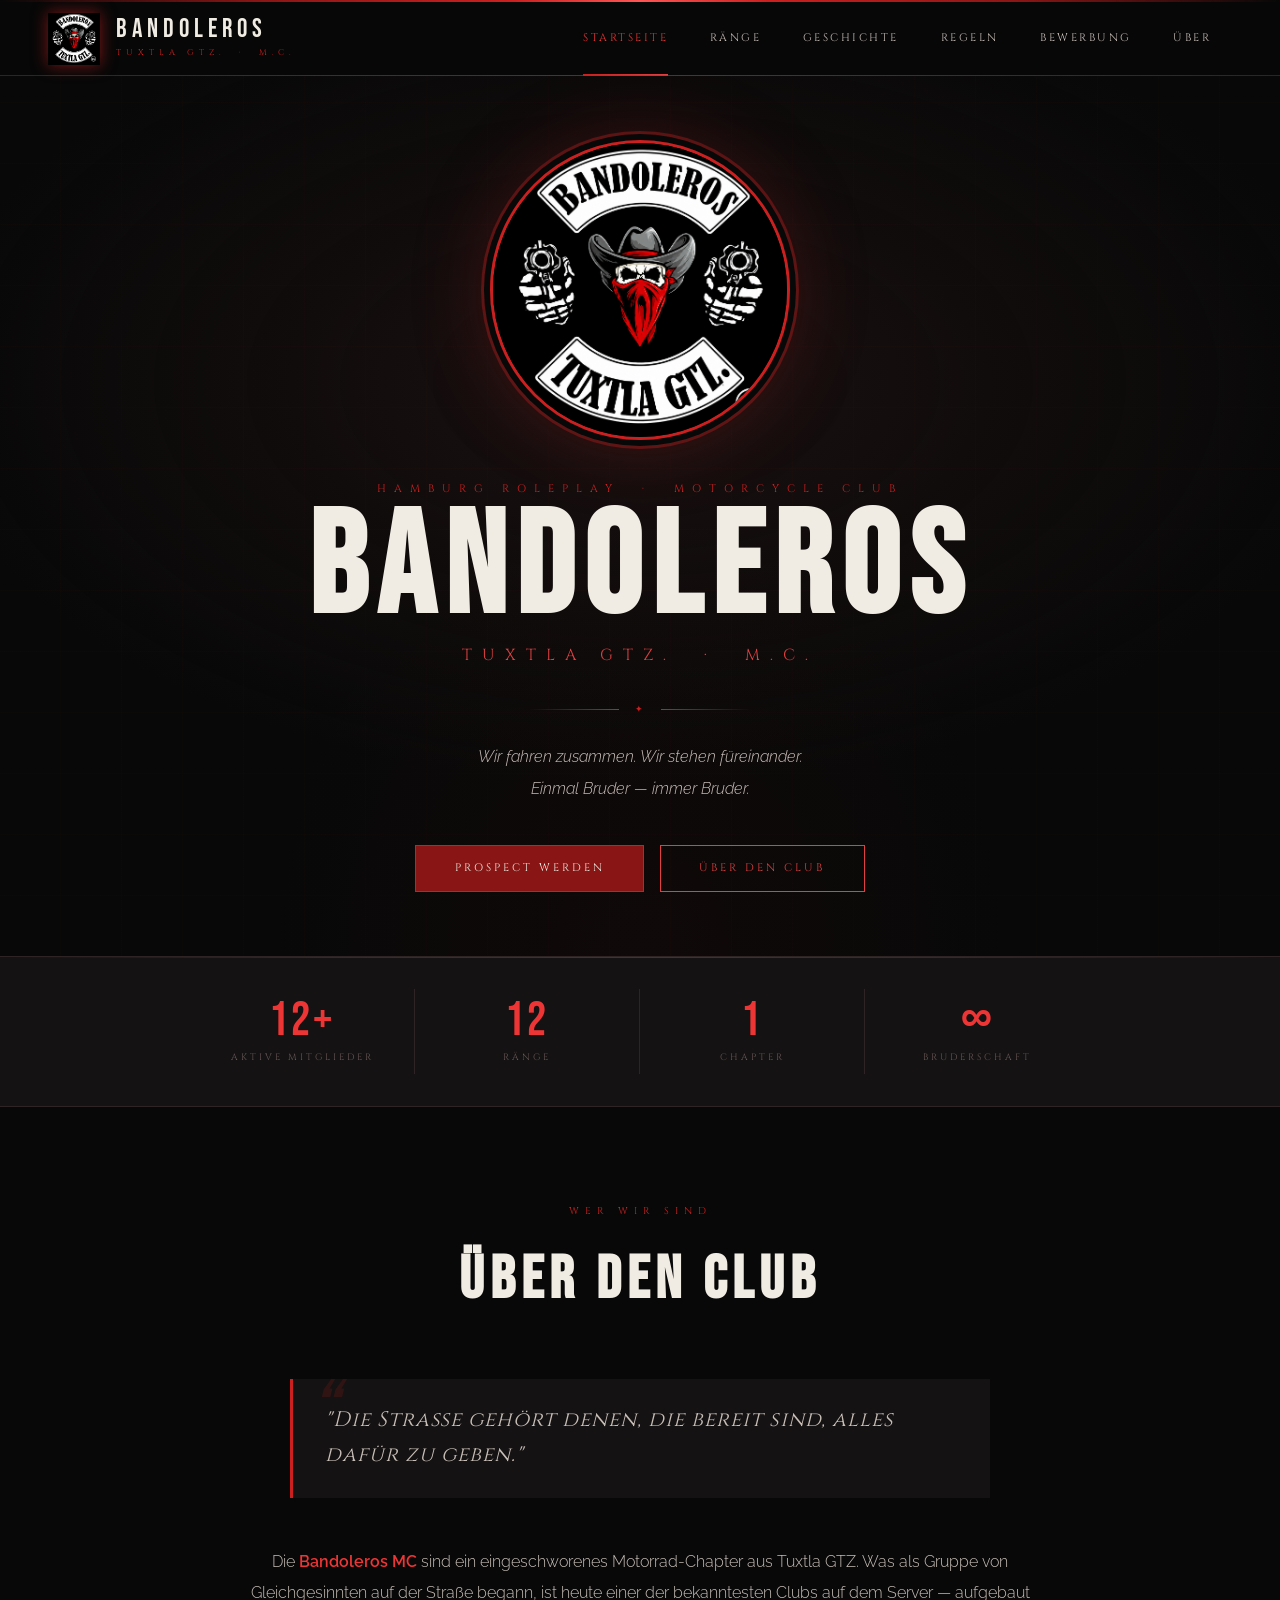
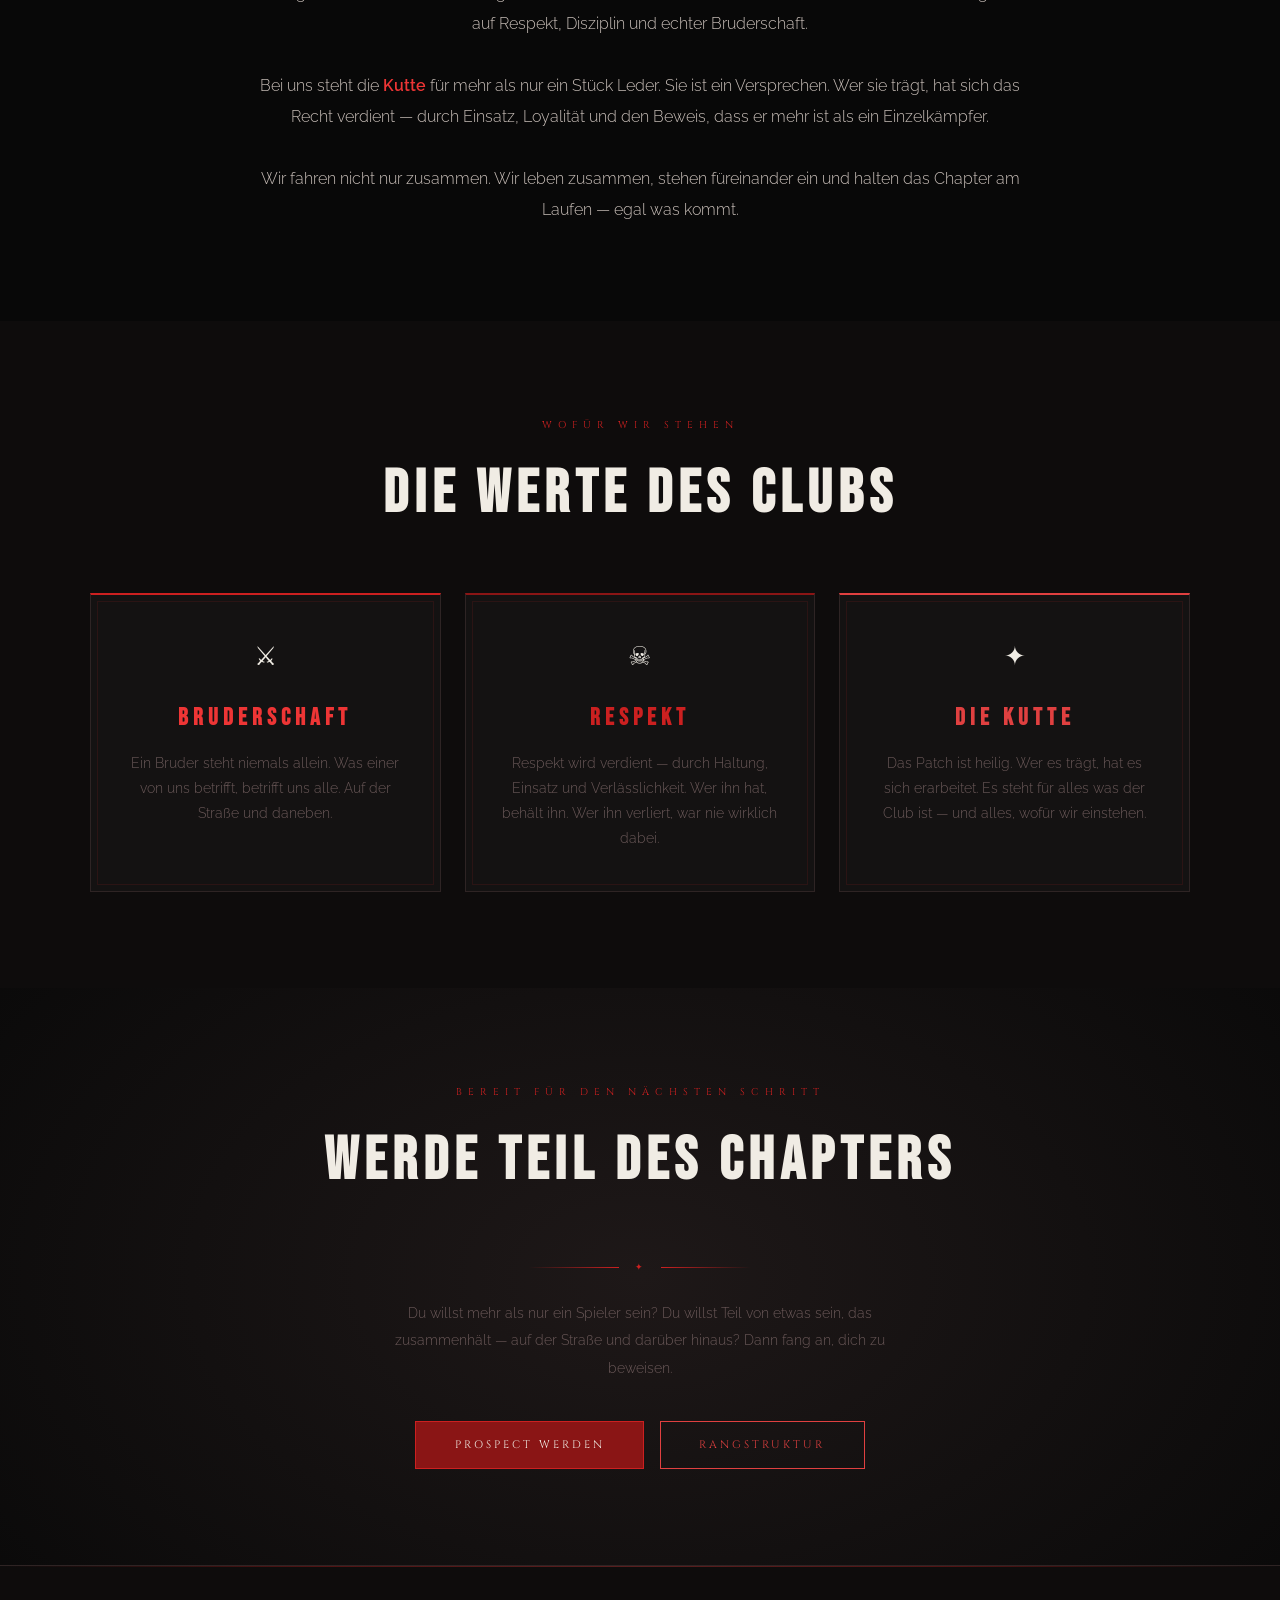
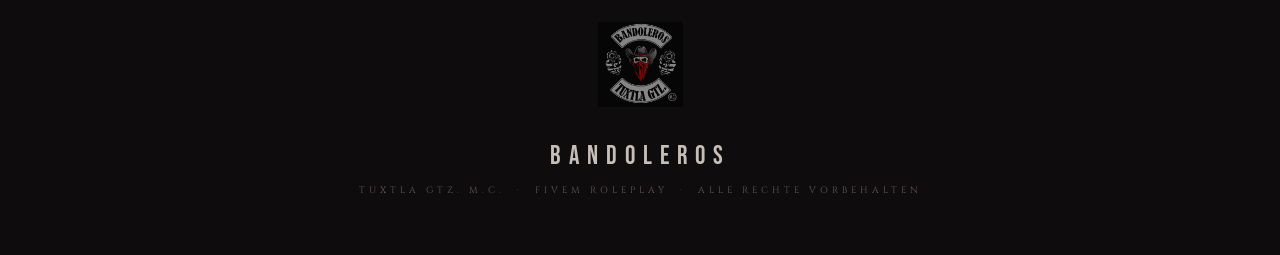
==== commit a5852746: "Add Geschichte page, rename Mitglieder to Raenge, Hamburg Roleplay" ====
--- a/index.html
+++ b/index.html
@@ -22,7 +22,8 @@
     </button>
     <ul class="nav-links" id="navLinks">
       <li><a href="index.html" class="active">Startseite</a></li>
-      <li><a href="mitglieder.html">Mitglieder</a></li>
+      <li><a href="mitglieder.html">Ränge</a></li>
+      <li><a href="geschichte.html">Geschichte</a></li>
       <li><a href="regeln.html">Regeln</a></li>
       <li><a href="bewerbung.html">Bewerbung</a></li>
       <li><a href="ueber.html">Über</a></li>
@@ -36,7 +37,7 @@
       <div class="hero-patch">
         <img src="img/logo.png" alt="Bandoleros MC">
       </div>
-      <p class="hero-chapter">FiveM Roleplay &nbsp;·&nbsp; Motorcycle Club</p>
+      <p class="hero-chapter">Hamburg Roleplay &nbsp;·&nbsp; Motorcycle Club</p>
       <h1 class="hero-title">Bandoleros</h1>
       <p class="hero-sub">Tuxtla GTZ. &nbsp;·&nbsp; M.C.</p>
       <div class="ornament">
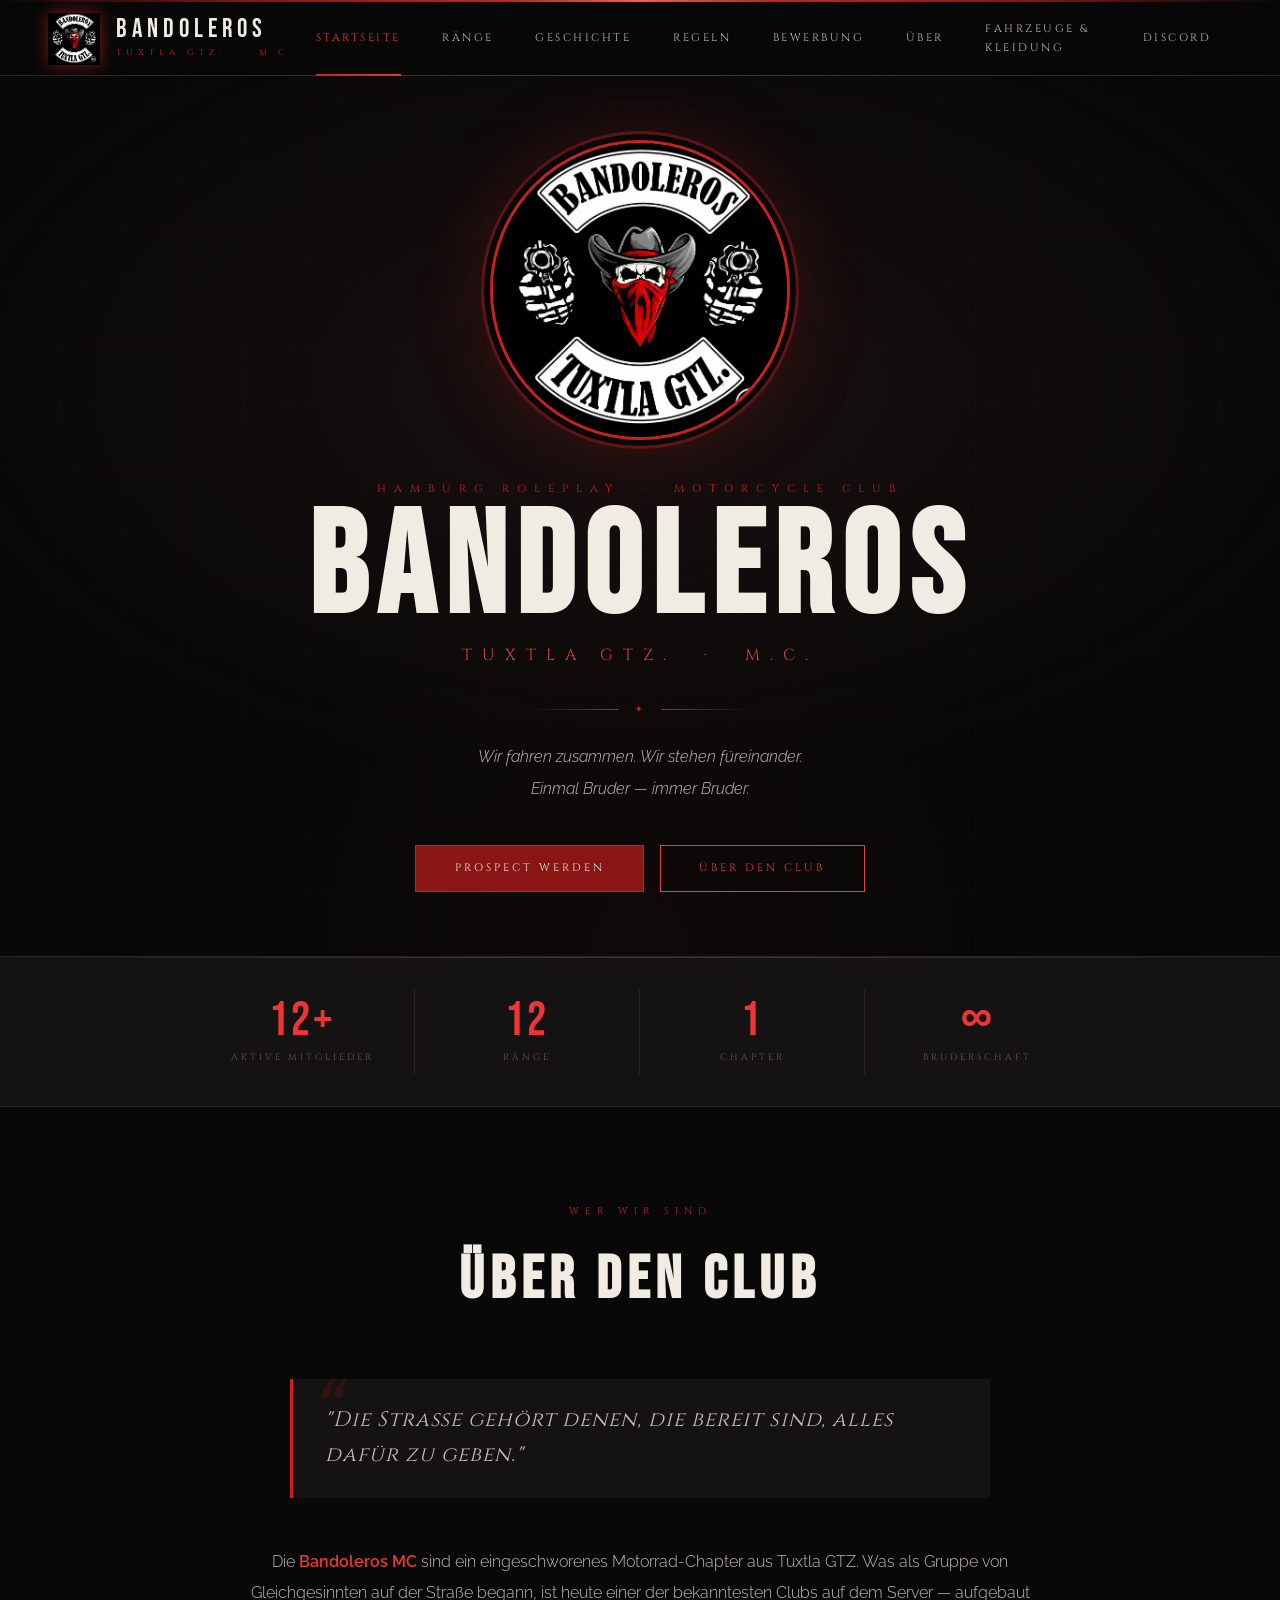
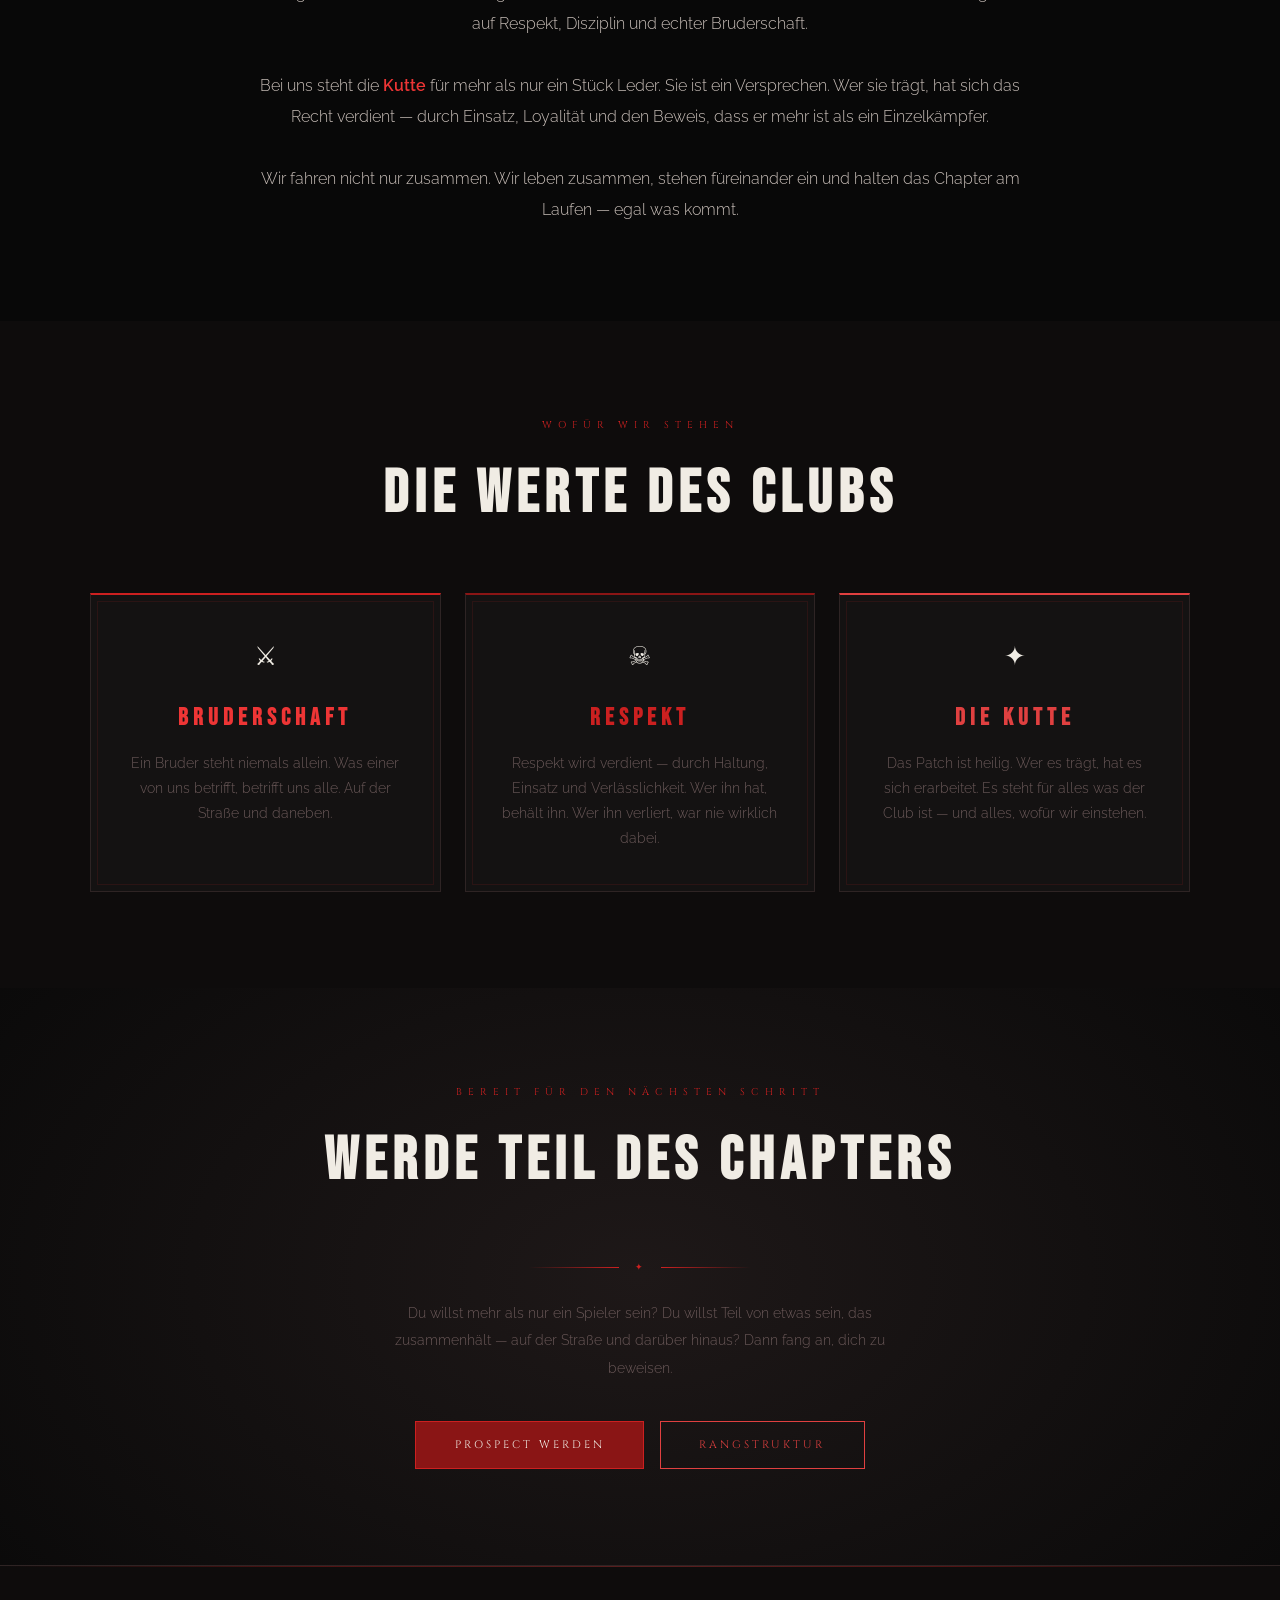
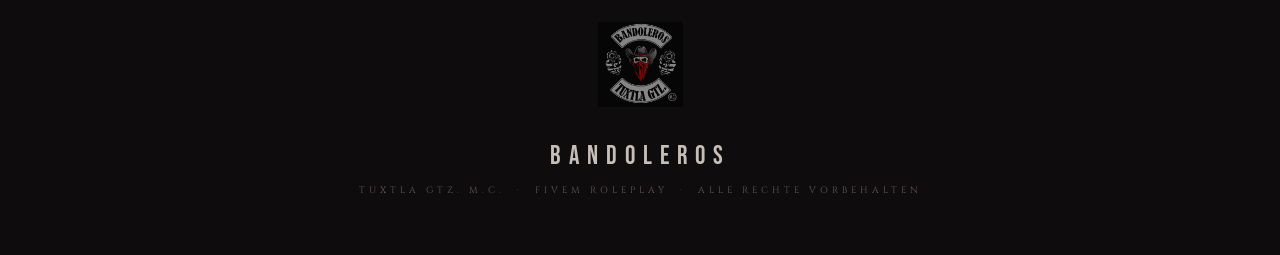
==== commit e439a69e: "kleidung" ====
--- a/index.html
+++ b/index.html
@@ -27,6 +27,8 @@
       <li><a href="regeln.html">Regeln</a></li>
       <li><a href="bewerbung.html">Bewerbung</a></li>
       <li><a href="ueber.html">Über</a></li>
+      <li><a href="fahrzeuge.html">Fahrzeuge &amp; Kleidung</a></li>
+      <li><a href="https://discord.gg/rhNGrGdAhx" target="_blank" rel="noopener">Discord</a></li>
     </ul>
   </nav>
 
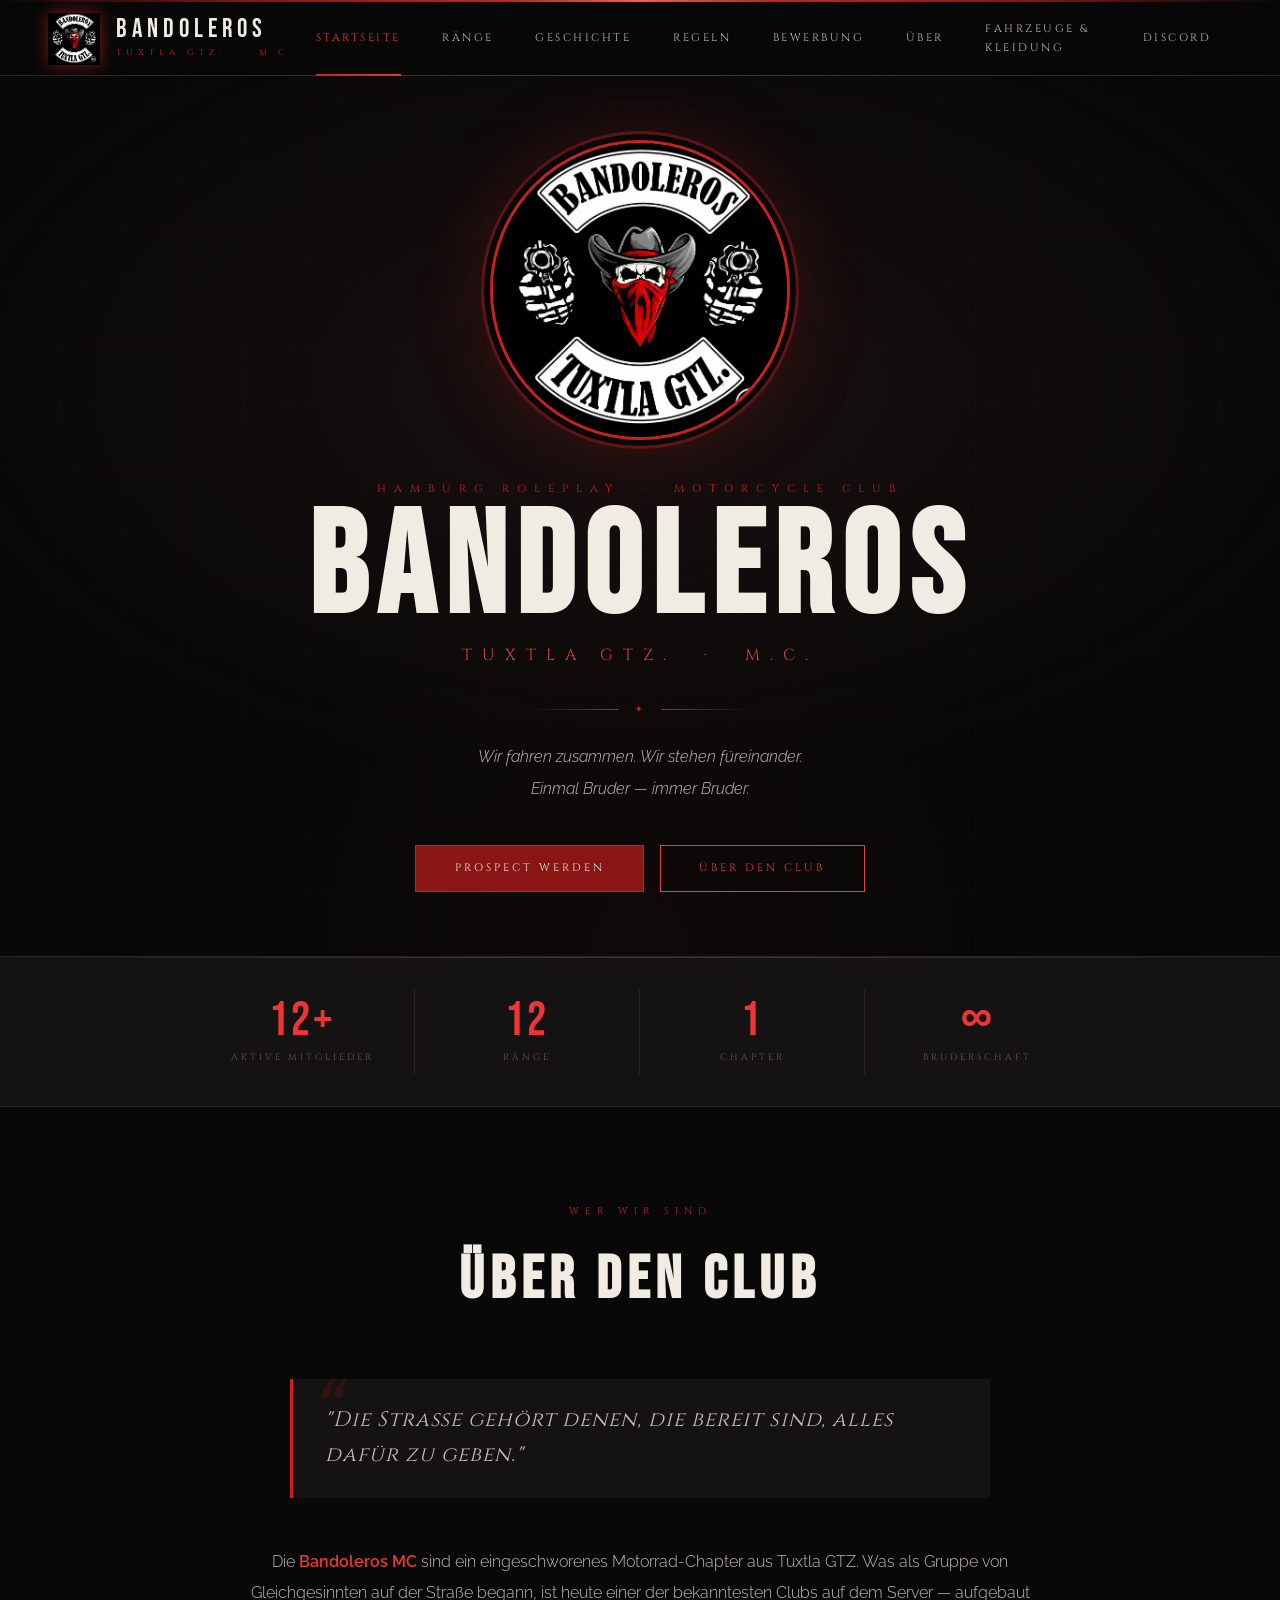
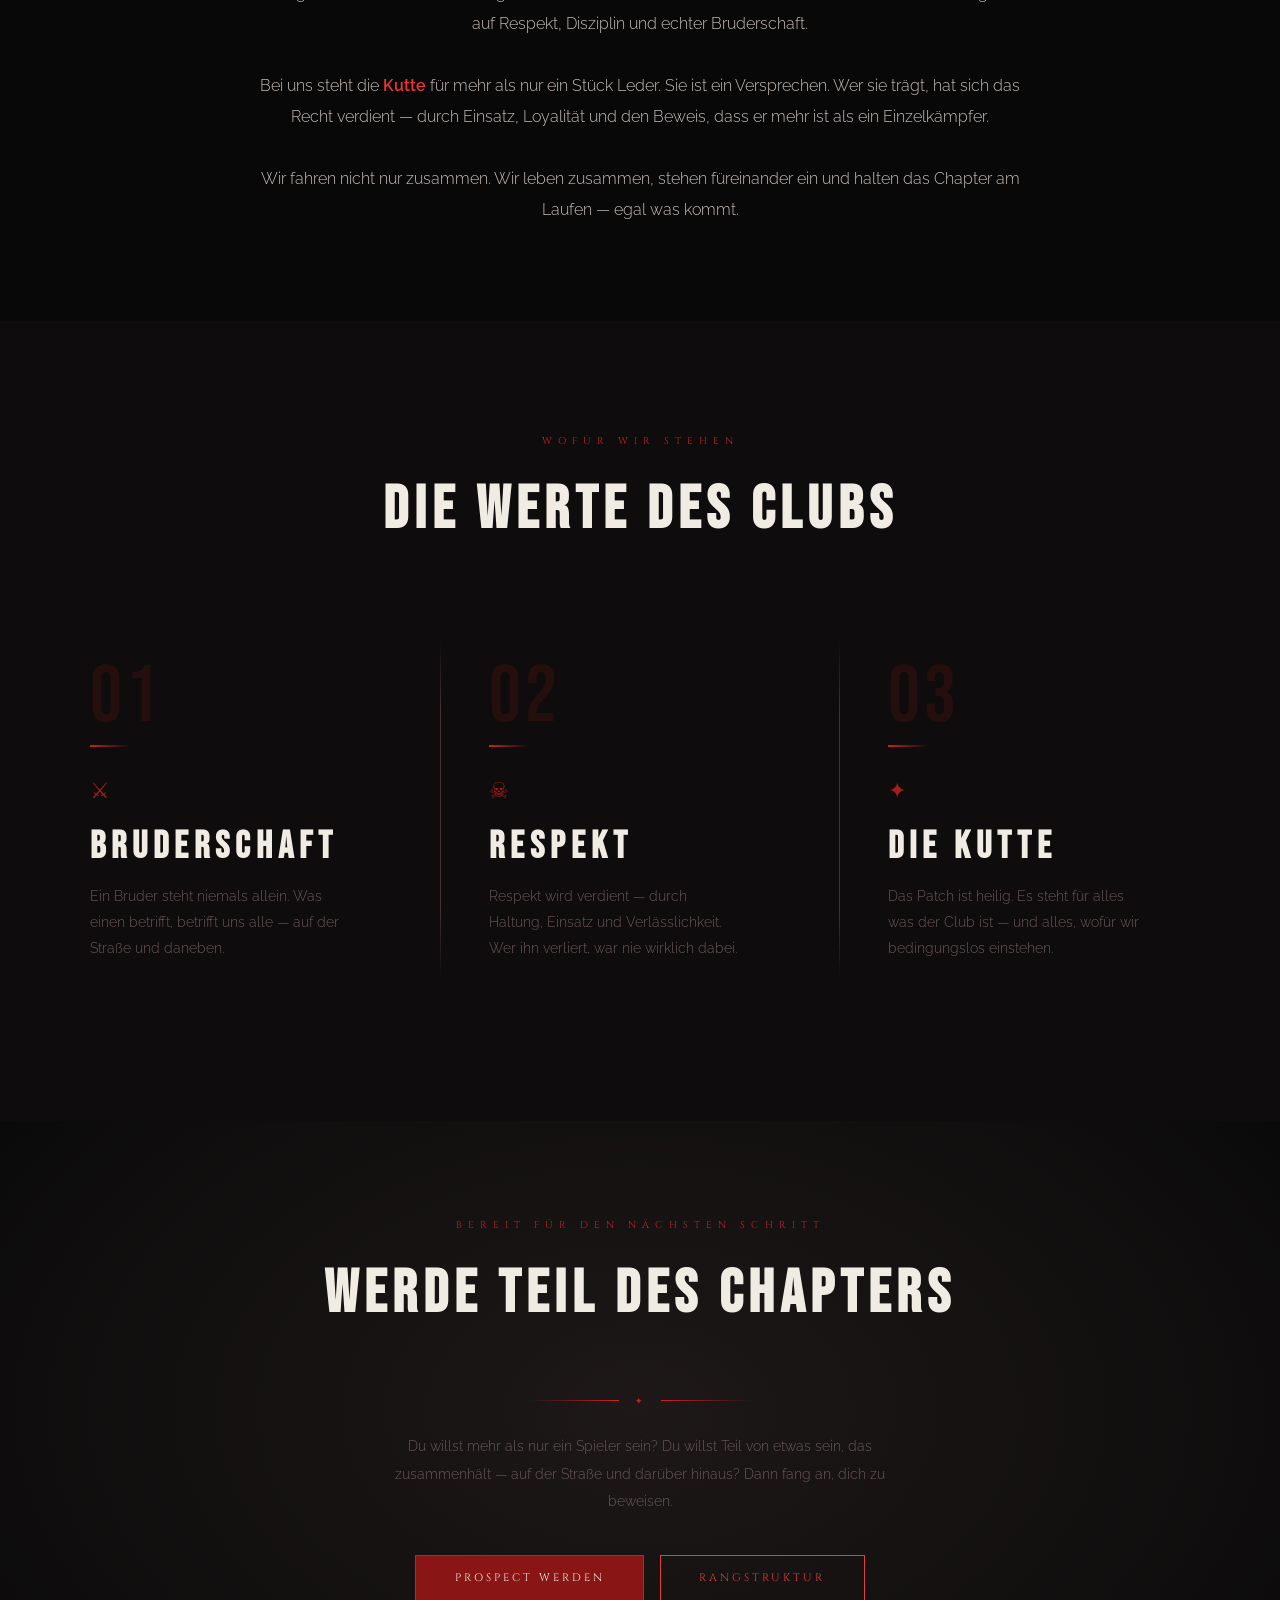
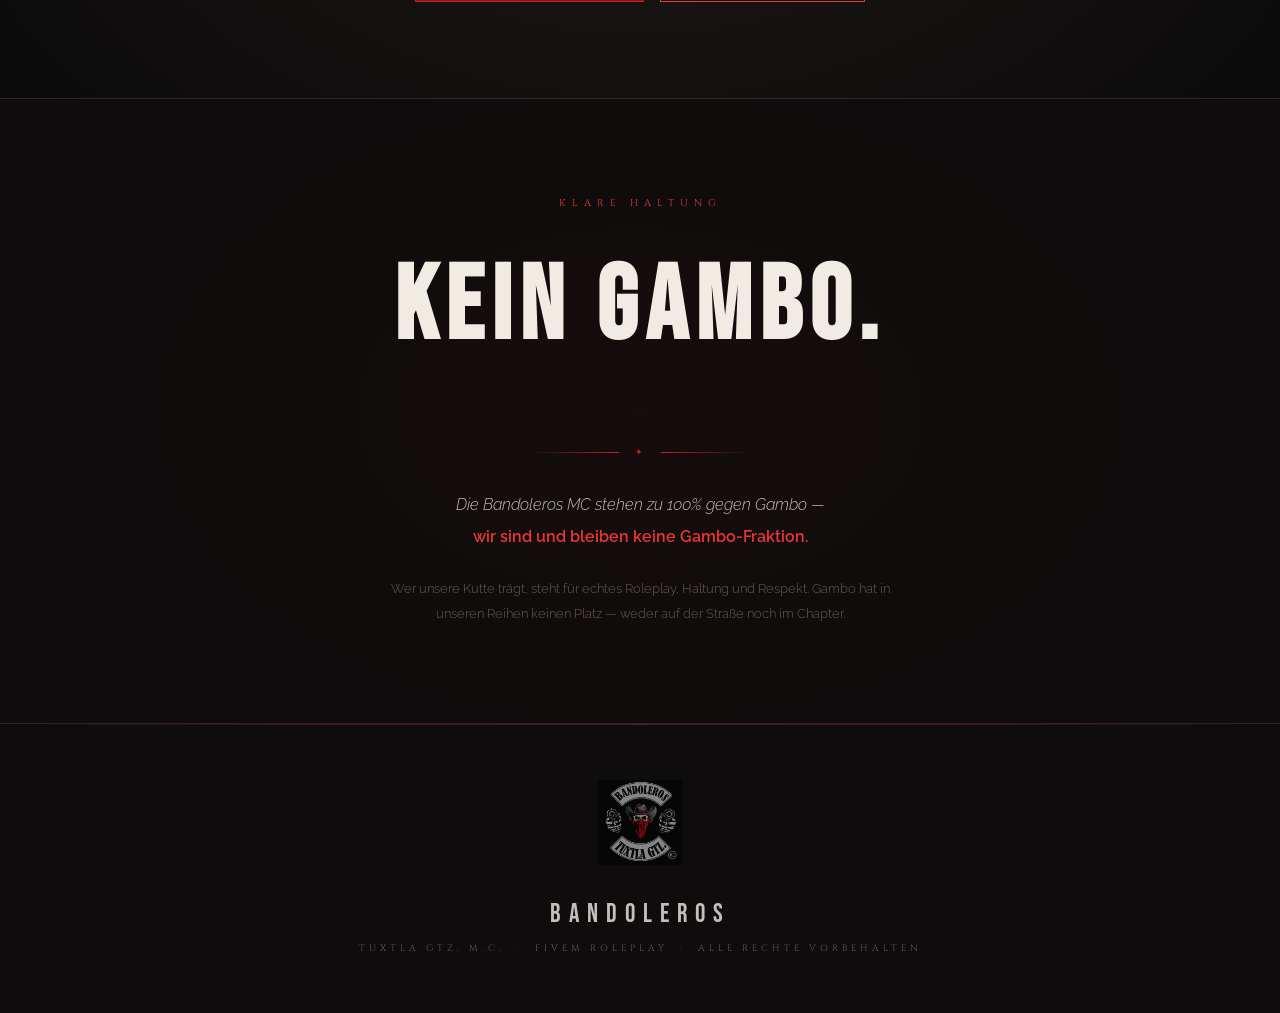
==== commit a2664caf: "Kl" ====
--- a/index.html
+++ b/index.html
@@ -113,26 +113,41 @@
   </section>
 
   <!-- WERTE -->
-  <section class="section alt">
+  <section class="section alt" style="padding: 7rem 2rem;">
     <div class="container">
       <p class="sec-eyebrow">Wofür wir stehen</p>
       <h2 class="sec-title">Die Werte Des Clubs</h2>
-      <div class="values-grid">
-        <div class="value-card tr">
-          <span class="value-icon">⚔</span>
-          <h3>Bruderschaft</h3>
-          <p>Ein Bruder steht niemals allein. Was einer von uns betrifft, betrifft uns alle. Auf der Straße und daneben.</p>
+
+      <div class="manifesto-strip">
+
+        <div class="manifesto-item">
+          <span class="manifesto-num">01</span>
+          <div class="manifesto-accent"></div>
+          <span class="manifesto-symbol">⚔</span>
+          <h3 class="manifesto-title">Bruderschaft</h3>
+          <p class="manifesto-text">Ein Bruder steht niemals allein. Was einen betrifft, betrifft uns alle — auf der Straße und daneben.</p>
         </div>
-        <div class="value-card trd">
-          <span class="value-icon">☠</span>
-          <h3>Respekt</h3>
-          <p>Respekt wird verdient — durch Haltung, Einsatz und Verlässlichkeit. Wer ihn hat, behält ihn. Wer ihn verliert, war nie wirklich dabei.</p>
+
+        <div class="manifesto-sep"></div>
+
+        <div class="manifesto-item">
+          <span class="manifesto-num">02</span>
+          <div class="manifesto-accent"></div>
+          <span class="manifesto-symbol">☠</span>
+          <h3 class="manifesto-title">Respekt</h3>
+          <p class="manifesto-text">Respekt wird verdient — durch Haltung, Einsatz und Verlässlichkeit. Wer ihn verliert, war nie wirklich dabei.</p>
         </div>
-        <div class="value-card tc">
-          <span class="value-icon">✦</span>
-          <h3>Die Kutte</h3>
-          <p>Das Patch ist heilig. Wer es trägt, hat es sich erarbeitet. Es steht für alles was der Club ist — und alles, wofür wir einstehen.</p>
+
+        <div class="manifesto-sep"></div>
+
+        <div class="manifesto-item">
+          <span class="manifesto-num">03</span>
+          <div class="manifesto-accent"></div>
+          <span class="manifesto-symbol">✦</span>
+          <h3 class="manifesto-title">Die Kutte</h3>
+          <p class="manifesto-text">Das Patch ist heilig. Es steht für alles was der Club ist — und alles, wofür wir bedingungslos einstehen.</p>
         </div>
+
       </div>
     </div>
   </section>
@@ -159,6 +174,28 @@
     </div>
   </section>
 
+  <!-- ANTI-GAMBO -->
+  <section class="section" style="text-align:center; background:var(--bg-1); border-top:1px solid var(--border-m); position:relative; overflow:hidden;">
+    <div style="position:absolute; inset:0; background:radial-gradient(ellipse 60% 80% at 50% 50%, rgba(204,32,32,0.04) 0%, transparent 70%); pointer-events:none;"></div>
+    <div class="container" style="position:relative; z-index:1;">
+      <p class="sec-eyebrow" style="color:var(--red-b);">Klare Haltung</p>
+      <h2 class="sec-title" style="font-size:clamp(3rem,9vw,6.5rem); letter-spacing:8px;">Kein Gambo.</h2>
+      <div class="ornament" style="margin-bottom:1.8rem;">
+        <div class="ol"></div>
+        <span class="oi">✦</span>
+        <div class="or"></div>
+      </div>
+      <p style="color:var(--text-2); max-width:600px; margin:0 auto; font-size:1rem; line-height:2; font-style:italic;">
+        Die Bandoleros MC stehen zu 100% gegen Gambo —<br>
+        <strong style="color:var(--red-b); font-style:normal; font-weight:600;">wir sind und bleiben keine Gambo-Fraktion.</strong>
+      </p>
+      <p style="color:var(--text-m); max-width:520px; margin:1.5rem auto 0; font-size:0.82rem; line-height:1.9;">
+        Wer unsere Kutte trägt, steht für echtes Roleplay, Haltung und Respekt.
+        Gambo hat in unseren Reihen keinen Platz — weder auf der Straße noch im Chapter.
+      </p>
+    </div>
+  </section>
+
   <footer>
     <div class="footer-logo"><img src="img/logo.png" alt="Bandoleros"></div>
     <p class="footer-name">Bandoleros</p>
--- a/css/style.css
+++ b/css/style.css
@@ -848,6 +848,88 @@
 .form-group select option { background: var(--bg-3); }
 .form-row { display: grid; grid-template-columns: 1fr 1fr; gap: 1rem; }
 
+/* ─── MANIFESTO STRIP ───────────────────────────── */
+.manifesto-strip {
+  display: flex;
+  align-items: stretch;
+  gap: 0;
+  margin-top: 1rem;
+}
+
+.manifesto-item {
+  flex: 1;
+  padding: 3rem 3rem 3rem 0;
+  display: flex;
+  flex-direction: column;
+  gap: 0;
+}
+
+.manifesto-item:first-child { padding-left: 0; }
+
+.manifesto-num {
+  font-family: 'Bebas Neue', sans-serif;
+  font-size: 5rem;
+  color: rgba(204,32,32,0.12);
+  line-height: 1;
+  letter-spacing: 4px;
+  margin-bottom: 0.5rem;
+  display: block;
+}
+
+.manifesto-accent {
+  width: 40px;
+  height: 2px;
+  background: linear-gradient(to right, var(--red), transparent);
+  margin-bottom: 1.5rem;
+}
+
+.manifesto-symbol {
+  font-size: 1.4rem;
+  color: var(--red);
+  margin-bottom: 1.2rem;
+  display: block;
+  opacity: 0.8;
+}
+
+.manifesto-title {
+  font-family: 'Bebas Neue', sans-serif;
+  font-size: 2.4rem;
+  letter-spacing: 6px;
+  color: var(--text);
+  margin-bottom: 1rem;
+  line-height: 1;
+}
+
+.manifesto-text {
+  font-size: 0.86rem;
+  color: var(--text-m);
+  line-height: 1.9;
+  max-width: 280px;
+}
+
+.manifesto-sep {
+  width: 1px;
+  background: linear-gradient(to bottom, transparent, var(--border-b) 20%, var(--border-b) 80%, transparent);
+  margin: 2rem 3rem;
+  flex-shrink: 0;
+}
+
+@media (max-width: 768px) {
+  .manifesto-strip {
+    flex-direction: column;
+  }
+  .manifesto-sep {
+    width: 100%;
+    height: 1px;
+    background: linear-gradient(to right, transparent, var(--border-b) 20%, var(--border-b) 80%, transparent);
+    margin: 0 0 2rem 0;
+  }
+  .manifesto-item {
+    padding: 0 0 2rem 0;
+  }
+  .manifesto-text { max-width: 100%; }
+}
+
 /* ─── FOOTER ─────────────────────────────────────── */
 footer {
   background: var(--bg-1);
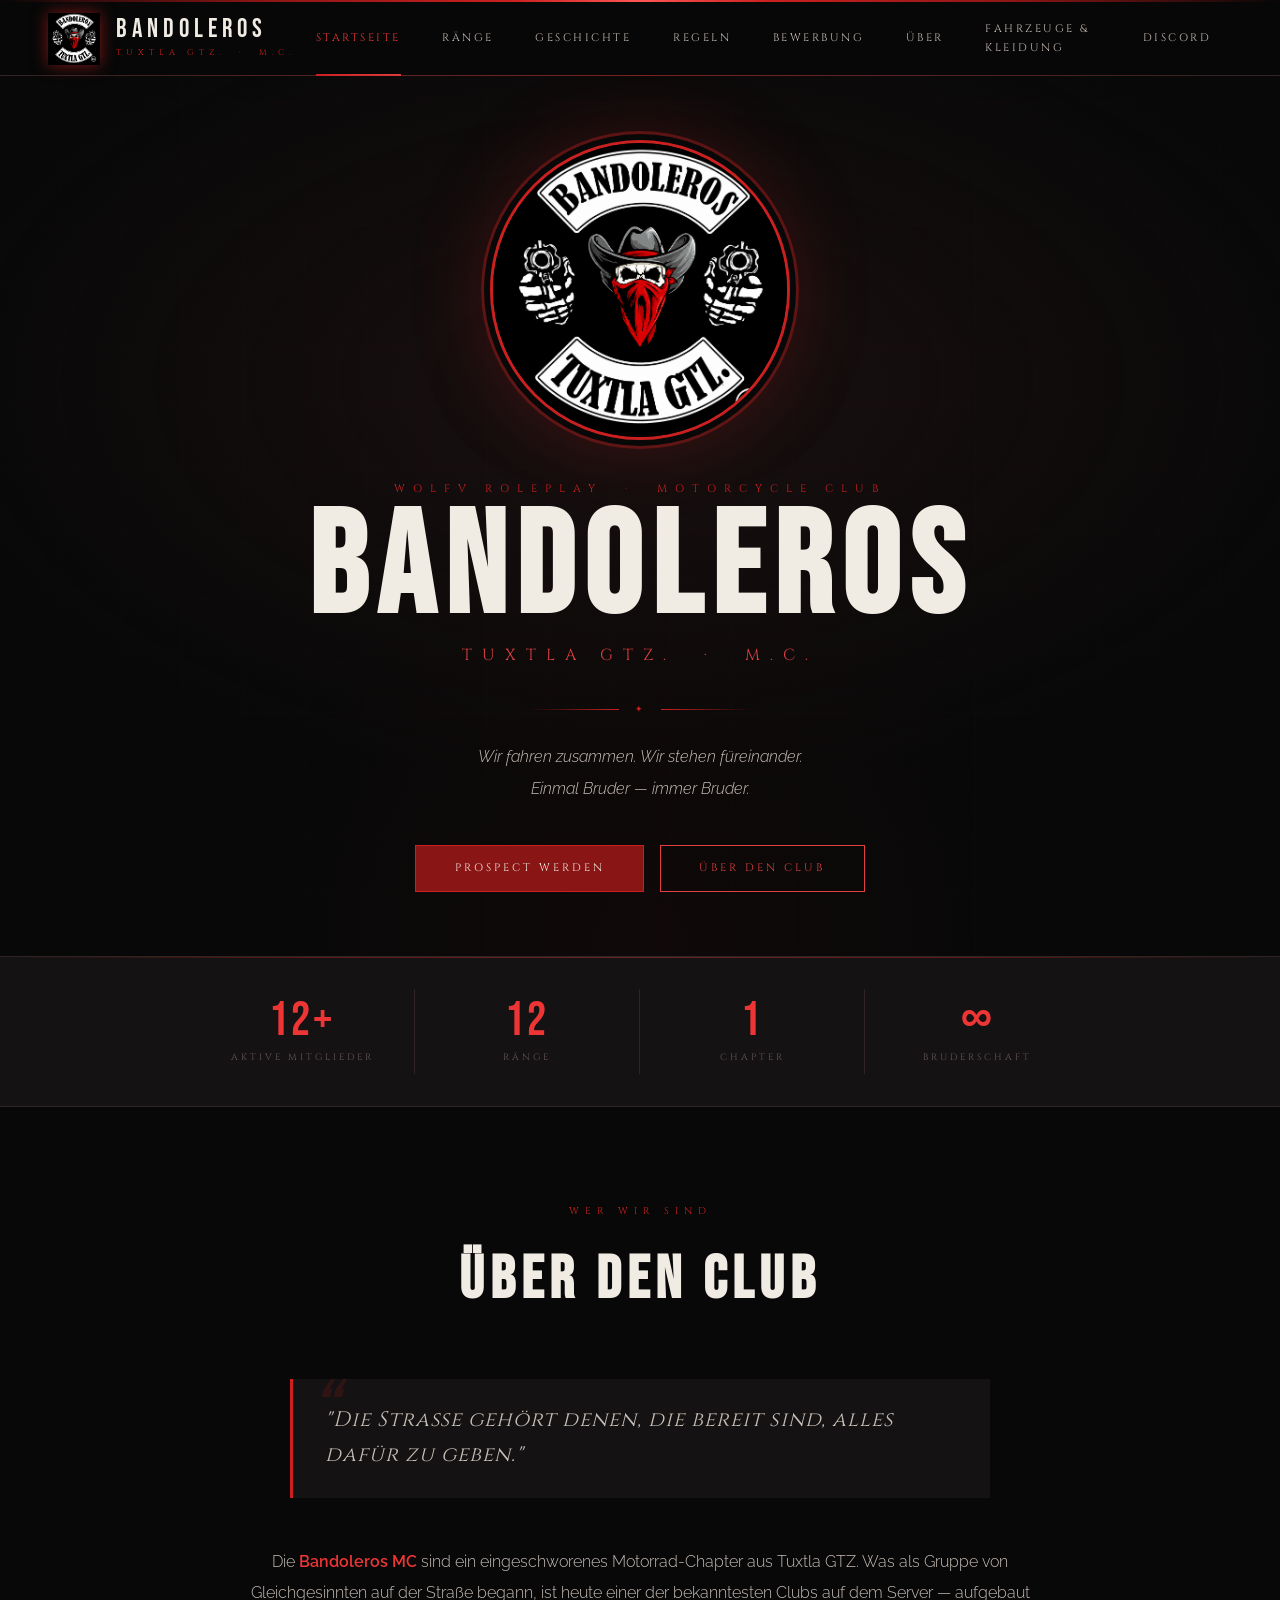
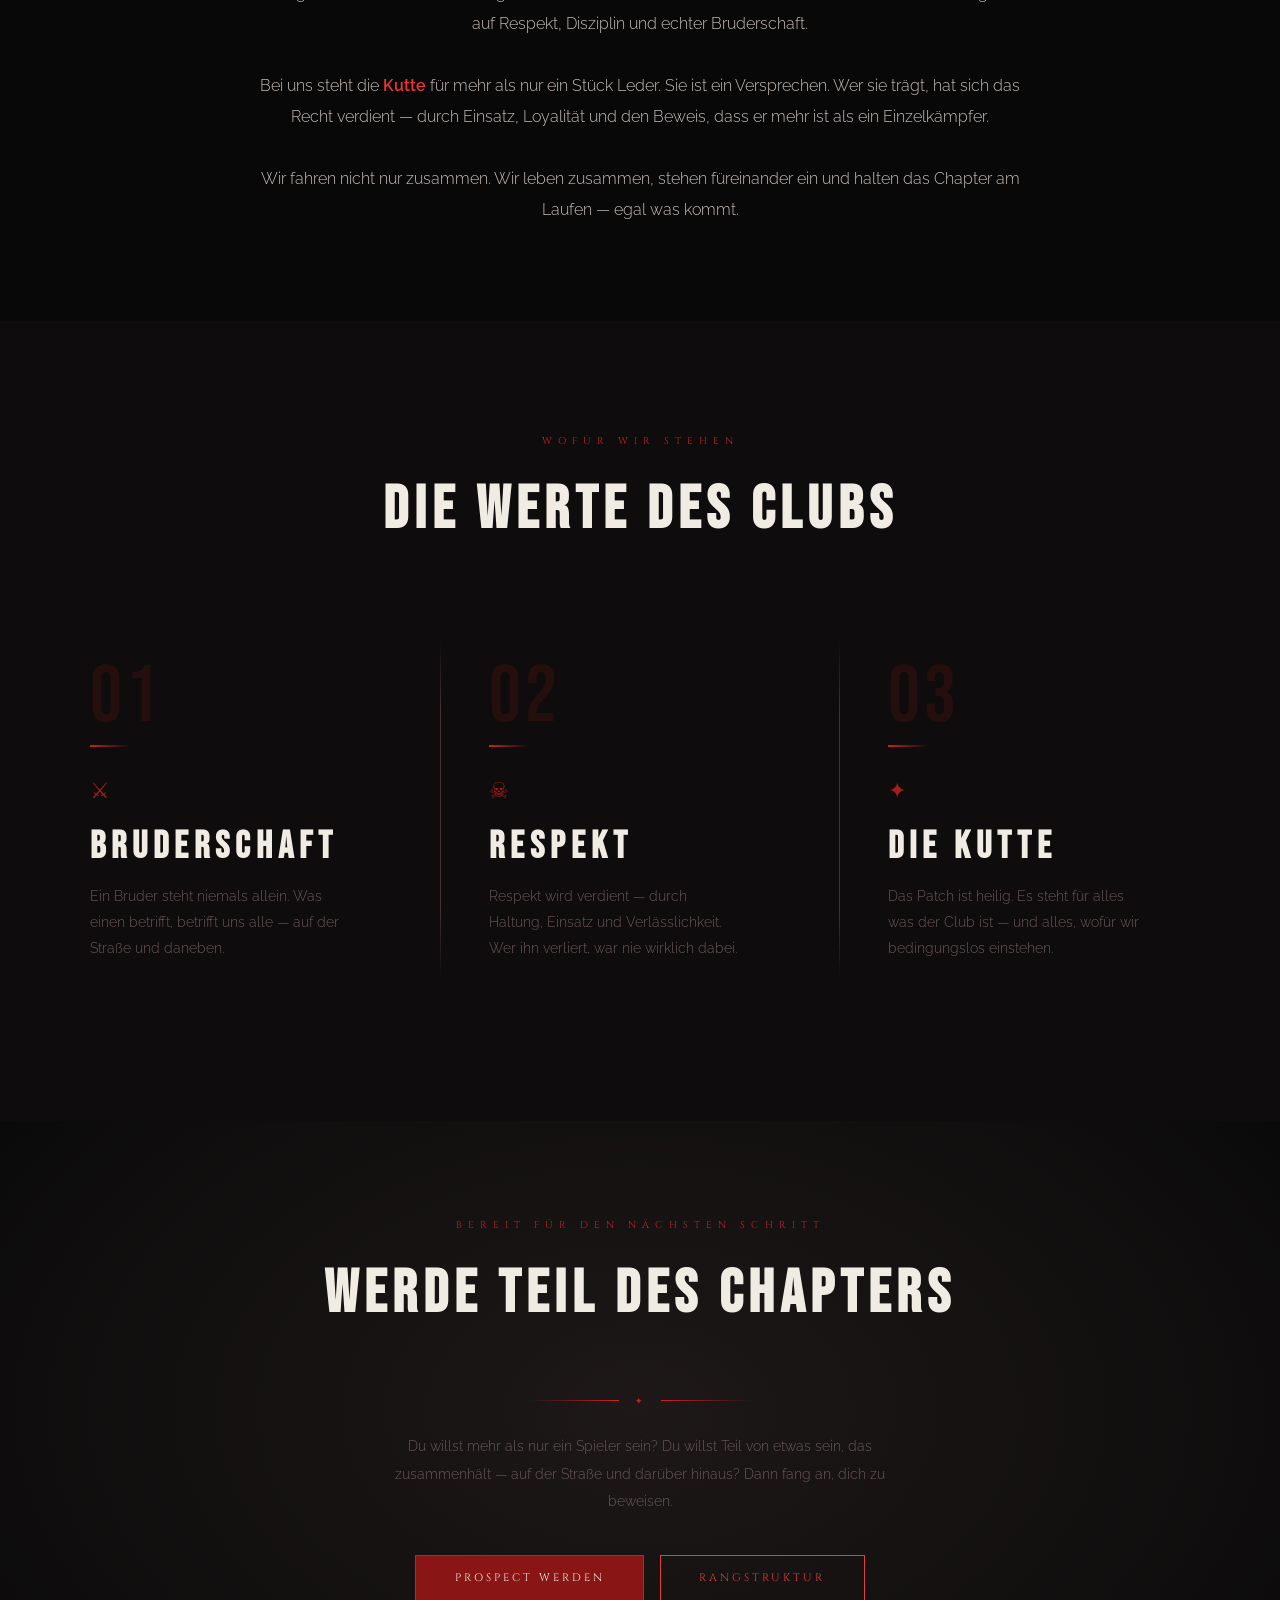
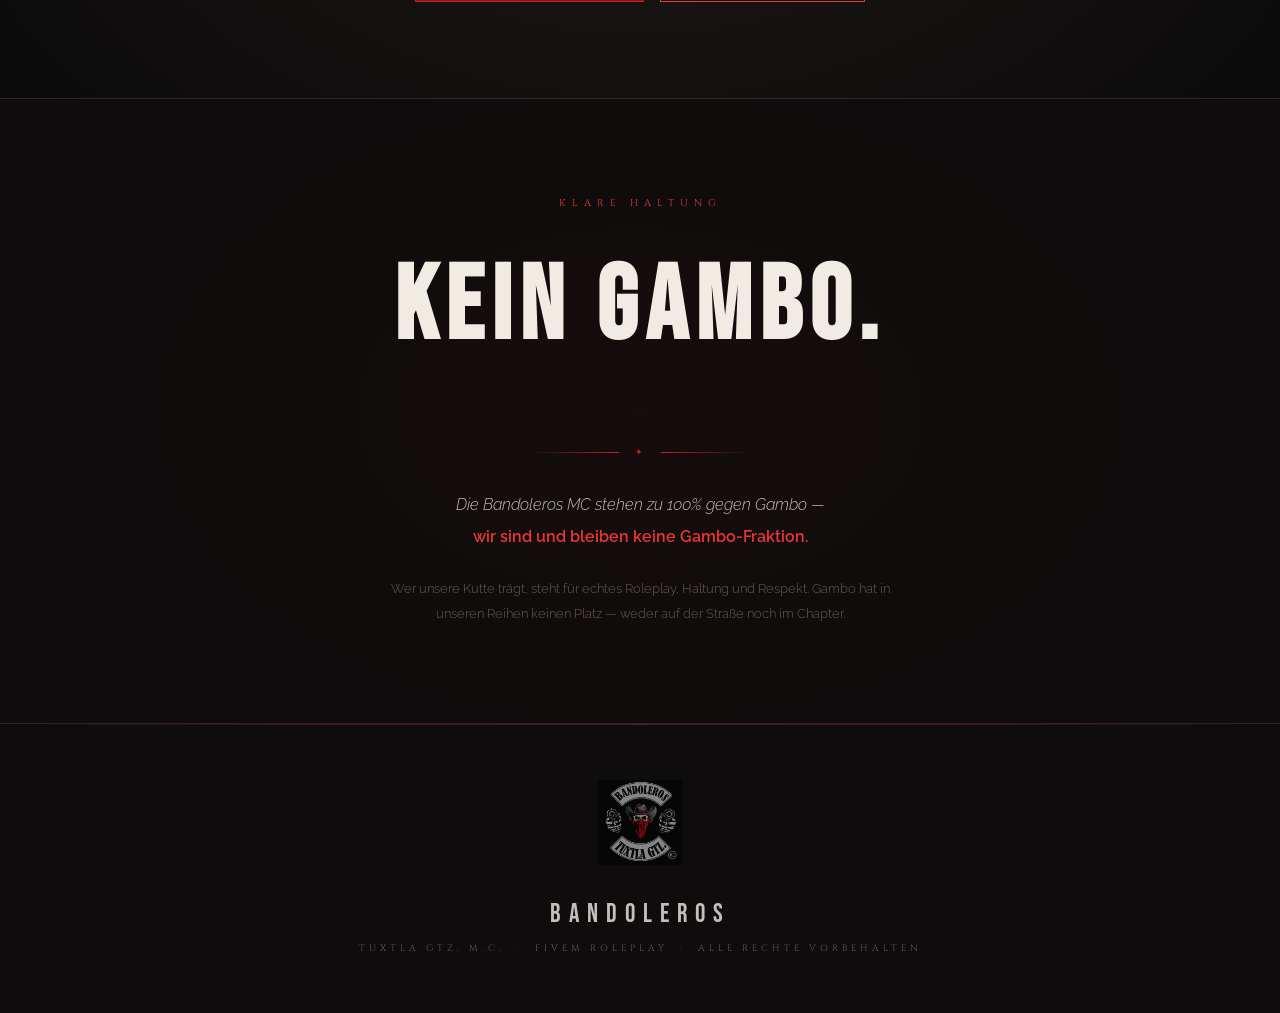
==== commit 68b3b2e3: "rename" ====
--- a/index.html
+++ b/index.html
@@ -39,7 +39,7 @@
       <div class="hero-patch">
         <img src="img/logo.png" alt="Bandoleros MC">
       </div>
-      <p class="hero-chapter">Hamburg Roleplay &nbsp;·&nbsp; Motorcycle Club</p>
+      <p class="hero-chapter">Wolfv Roleplay &nbsp;·&nbsp; Motorcycle Club</p>
       <h1 class="hero-title">Bandoleros</h1>
       <p class="hero-sub">Tuxtla GTZ. &nbsp;·&nbsp; M.C.</p>
       <div class="ornament">
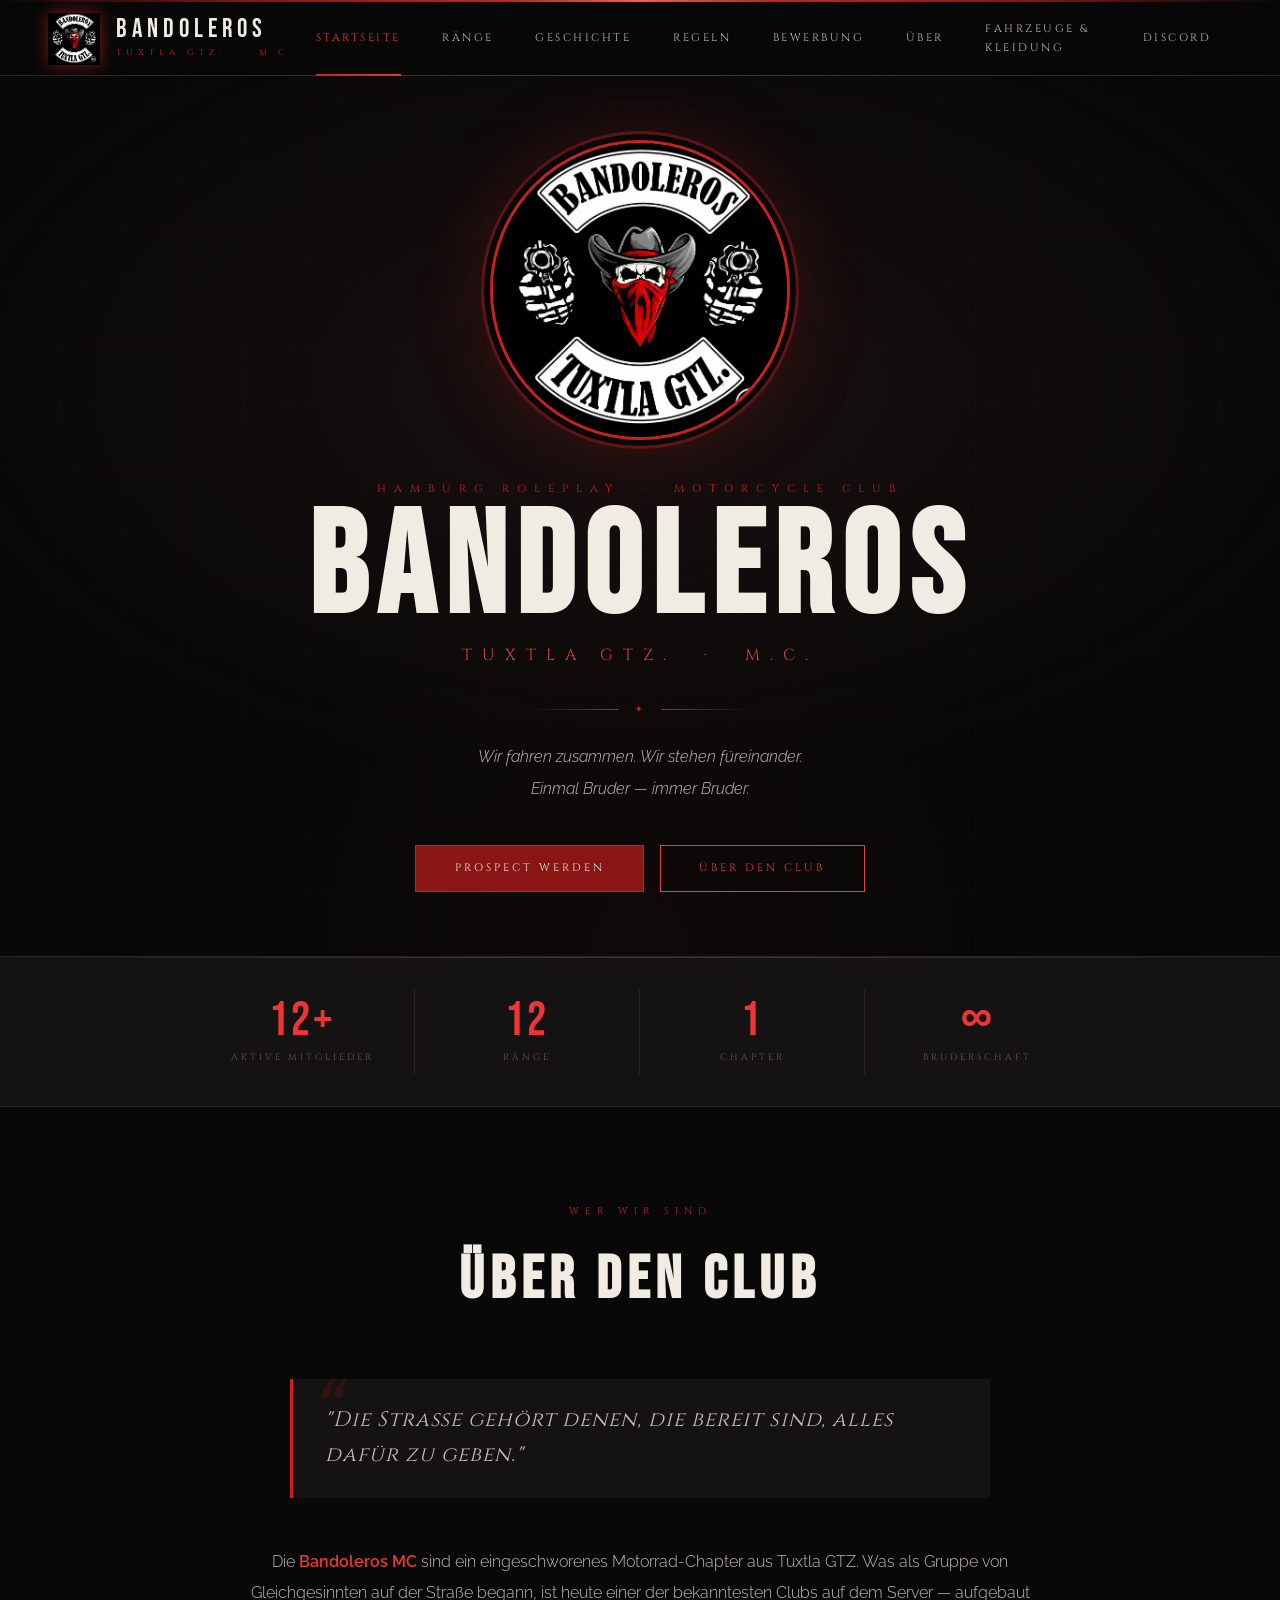
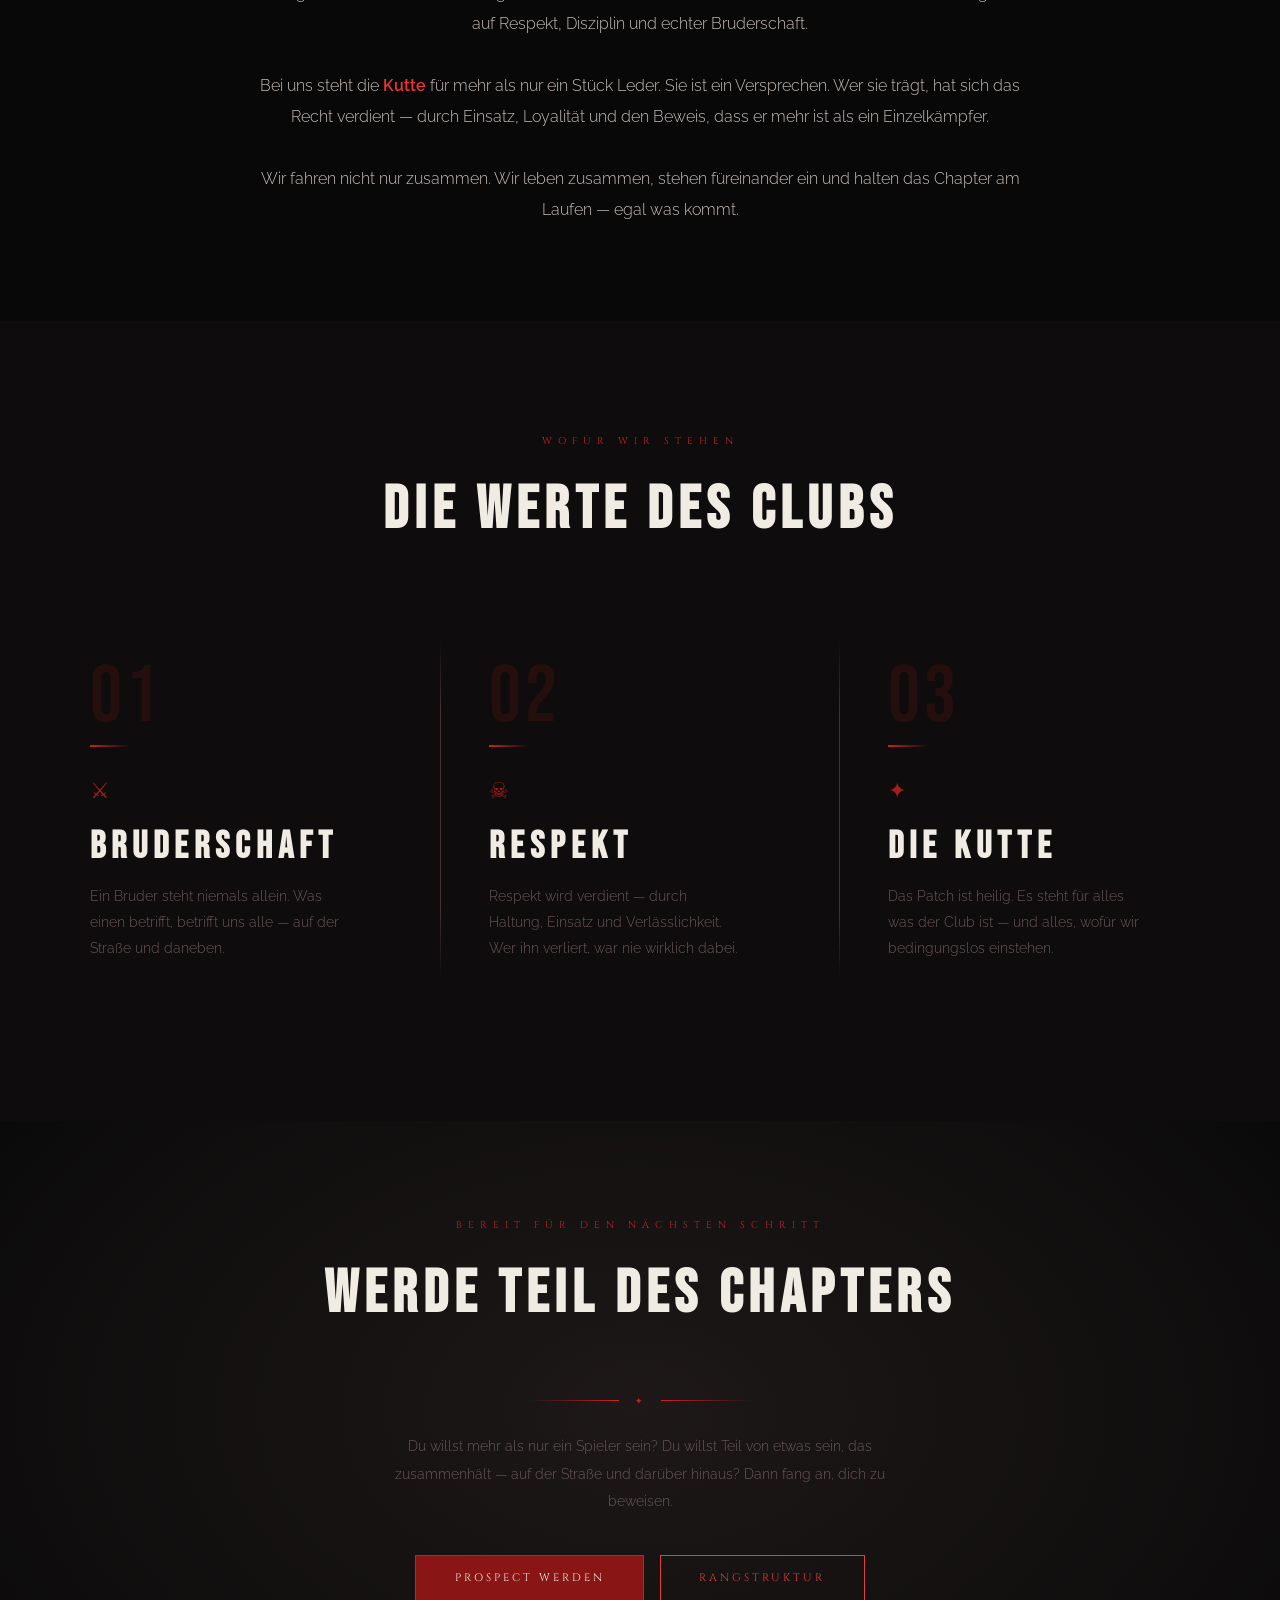
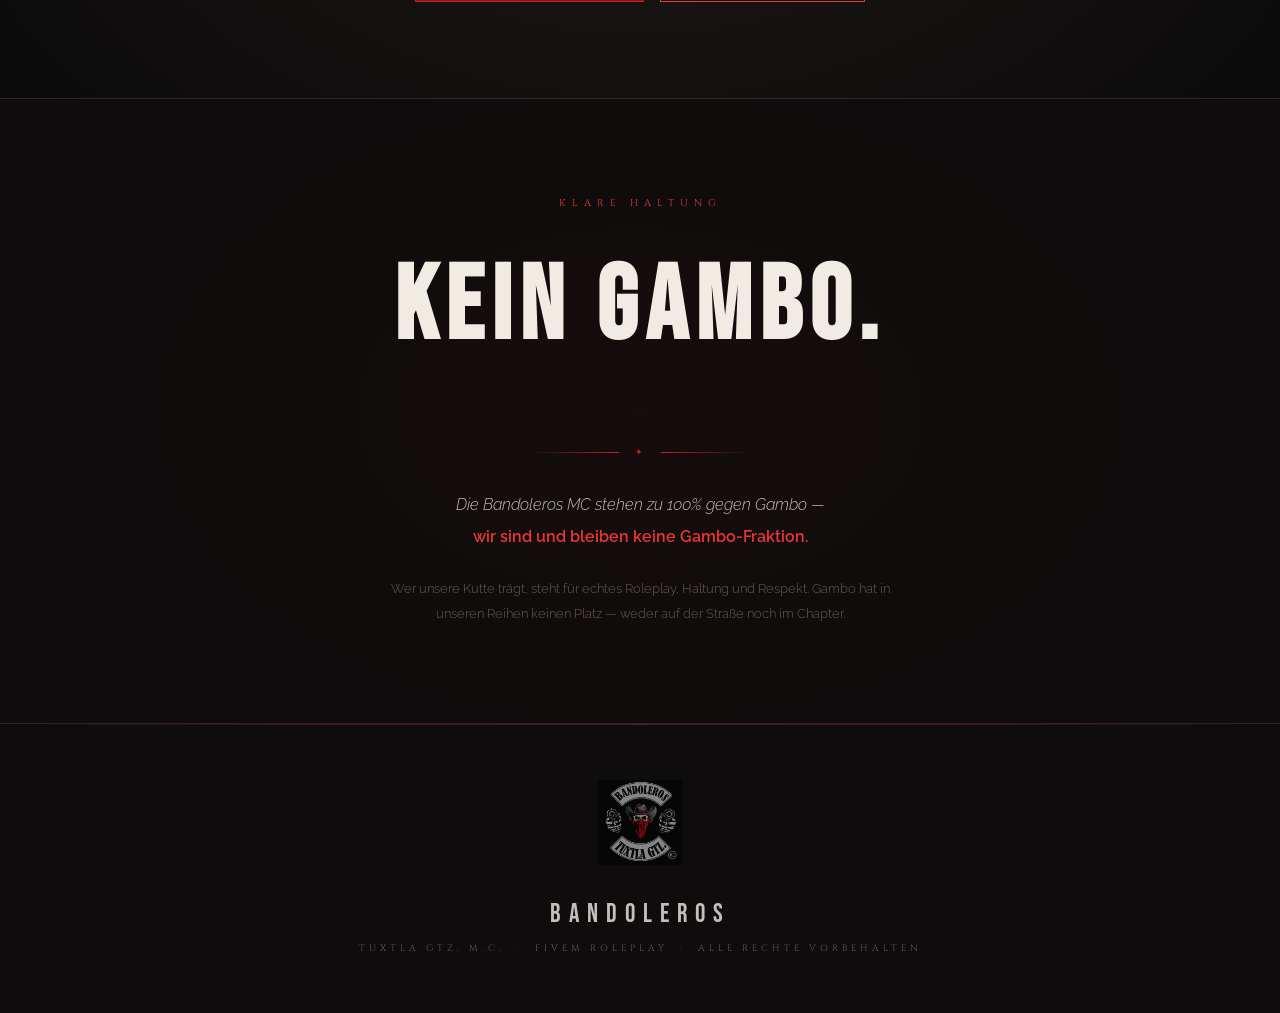
==== commit 0a5dcb5e: "hamburg" ====
--- a/index.html
+++ b/index.html
@@ -39,7 +39,7 @@
       <div class="hero-patch">
         <img src="img/logo.png" alt="Bandoleros MC">
       </div>
-      <p class="hero-chapter">Wolfv Roleplay &nbsp;·&nbsp; Motorcycle Club</p>
+      <p class="hero-chapter">Hamburg Roleplay &nbsp;·&nbsp; Motorcycle Club</p>
       <h1 class="hero-title">Bandoleros</h1>
       <p class="hero-sub">Tuxtla GTZ. &nbsp;·&nbsp; M.C.</p>
       <div class="ornament">
